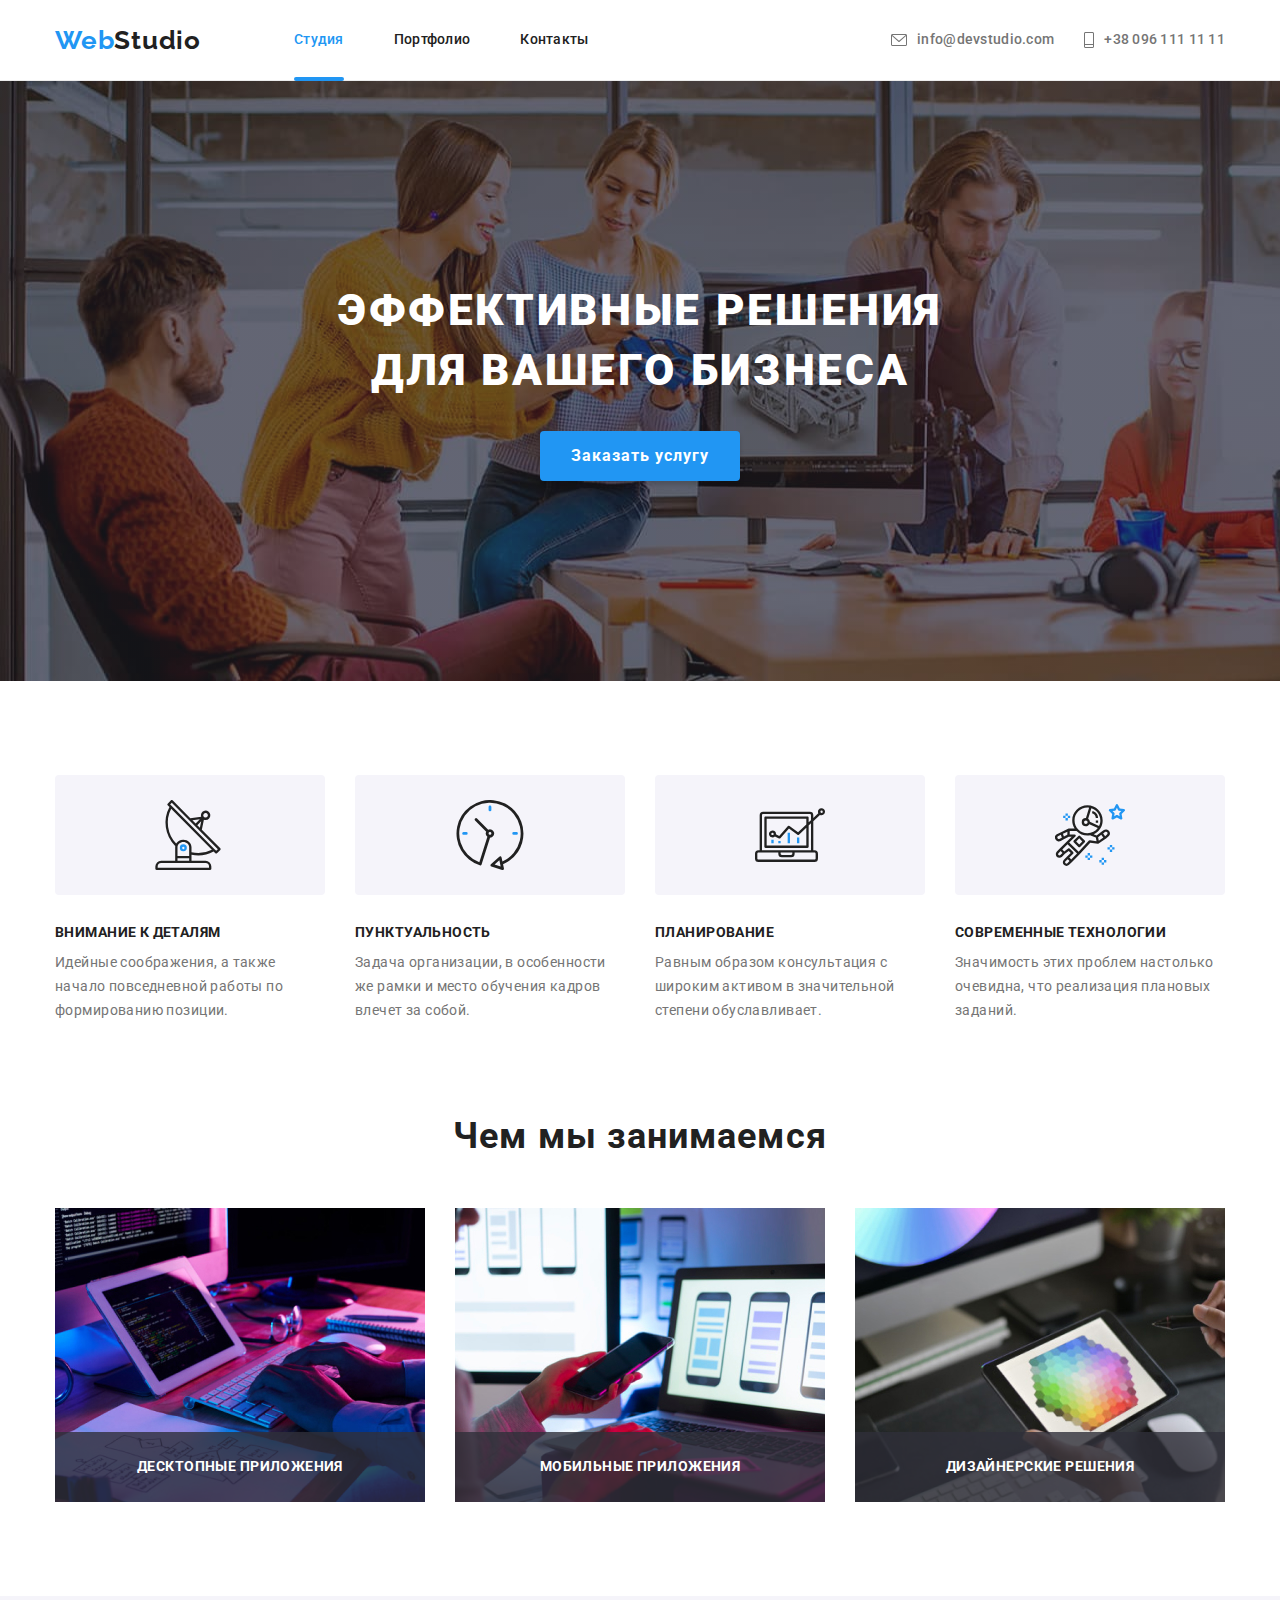
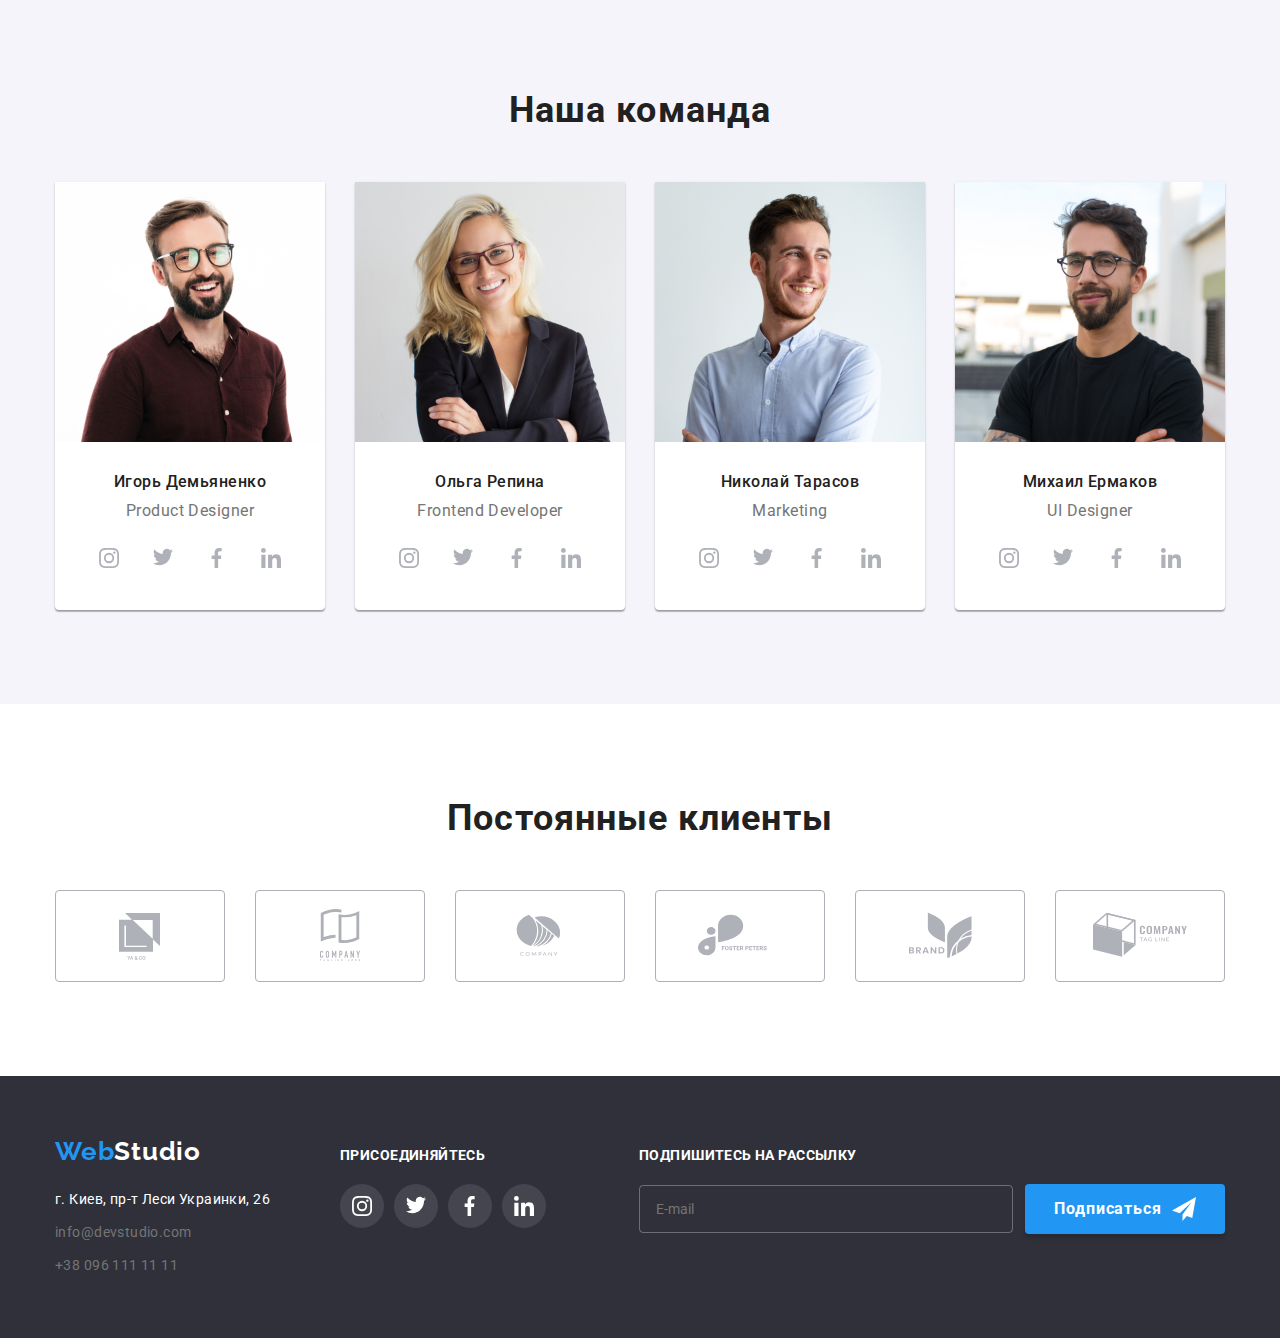
==== index.html @ 3235a58d "add file past homewrok" ====
<!DOCTYPE html>
<html lang="ru">

<head>
    <meta charset="UTF-8">
    <meta http-equiv="X-UA-Compatible" content="IE=edge">
    <meta name="viewport" content="width=device-width, initial-scale=1.0">
    <link rel="preconnect" href="https://fonts.googleapis.com">
    <link rel="preconnect" href="https://fonts.gstatic.com" crossorigin>
    <link
        href="https://fonts.googleapis.com/css2?family=Raleway:wght@700&family=Roboto:wght@400;500;700;900&display=swap"
        rel="stylesheet">
    <link rel="stylesheet" href="./css/main.min.css">
    <title>WebStudio</title>
</head>

<body>
    <header class="page-header">
        <div class="container container--row">
            <!-- Навигация -->
            <nav class="navigation">
                <a href="" class="logo"><span class="logo logo--accent">Web</span>Studio</a>
                <ul class="navigation__list">
                    <li class="navigation__item ">
                        <a class="navigation__link navigation__link--current" href="./index.html">Студия</a>
                    </li>
                    <li class="navigation__item">
                        <a href="./portfolio.html" class="navigation__link">Портфолио</a>
                    </li>
                    <li class="navigation__item">
                        <a href="" class="navigation__link">Контакты</a>
                    </li>
                </ul>
            </nav>
            <!-- Контакты -->
            <ul class="contacts">
                <li class="contacts__item">
                    <a href="mailto:info@devstudio.com" class="contacts__link">
                        <svg class="contacts__icon" width="16" height="12">
                            <use href="./images/icons.svg#icon-envelope"></use>
                        </svg>
                        info@devstudio.com</a>
                </li>
                <li class="contacts__item">
                    <a href="tel:+380961111111" class="contacts__link">
                        <svg class="contacts__icon" width="10" height="16">
                            <use href="./images/icons.svg#icon-tel"></use>
                        </svg>
                        +38 096 111 11 11</a>
                </li>
            </ul>
        </div>
    </header>
    <!-- Контентная часть -->
    <main>
        <!-- Герой -->
        <section class="hero">
            <div class="container">
                <h1 class="hero__title">Эффективные решения для вашего бизнеса</h1>
                <button type="button" class="button" data-modal-open>Заказать услугу</button>
            </div>
        </section>
        <!-- Секция 2 Особенности -->
        <section class="section qualities">
            <div class="container">
                <h2 class="visually-hidden">Особенности</h2>
                <ul class="qualities__list">
                    <li class="qualities__item">
                        <div class="qualities__field">
                            <svg class="qualities__icon" width="70" height="70">
                                <use href="./images/icons.svg#icon-Group1"></use>
                            </svg>
                        </div>
                        <h3 class="qualities__title">Внимание к деталям</h3>
                        <p class="qualities__text">Идейные соображения, а также начало повседневной работы по
                            формированию позиции.</p>
                    </li>
                    <li class="qualities__item">
                        <div class="qualities__field">
                            <svg class="qualities__icon" width="70" height="70">
                                <use href="./images/icons.svg#icon-clock"></use>
                            </svg>
                        </div>
                        <h3 class="qualities__title">Пунктуальность</h3>
                        <p class="qualities__text">Задача организации, в особенности же рамки и место обучения кадров
                            влечет за собой.</p>
                    </li>
                    <li class="qualities__item">
                        <div class="qualities__field">
                            <svg class="qualities__icon" width="70" height="70">
                                <use href="./images/icons.svg#icon-diagram"></use>
                            </svg>
                        </div>
                        <h3 class="qualities__title">Планирование</h3>
                        <p class="qualities__text">Равным образом консультация с широким активом в значительной степени
                            обуславливает.</p>
                    </li>
                    <li class="qualities__item">
                        <div class="qualities__field">
                            <svg class="qualities__icon" width="70" height="70">
                                <use href="./images/icons.svg#icon-astronaut"></use>
                            </svg>
                        </div>
                        <h3 class="qualities__title">Современные технологии</h3>
                        <p class="qualities__text">Значимость этих проблем настолько очевидна, что реализация плановых
                            заданий.</p>
                    </li>
                </ul>
            </div>
        </section>
        <!-- Секция 3 чем занимаемся  -->
        <section class="section about">
            <div class="container">
                <h2 class="section__title section__title--margin-bot">Чем мы занимаемся</h2>
                <ul class="about__list">
                    <li class="about__item">
                        <div class="about__wrapper">
                            <img src="./images/img1.jpg" alt="Планшет с клавиатурой" width="370">
                            <h3 class="about__subtitle about__subtitle--absolute">Десктопные приложения</h3>
                        </div>
                    </li>
                    <li class="about__item">
                        <div class="about__wrapper">
                            <img src="./images/img2.jpg" alt="Телефон и ноутбук" width="370">
                            <h3 class="about__subtitle about__subtitle--absolute">Мобильные приложения</h3>
                        </div>
                    </li>
                    <li class="about__item">
                        <div class="about__wrapper">
                            <img src="./images/img3.jpg" alt="Планшет" width="370">
                            <h3 class="about__subtitle about__subtitle--absolute">Дизайнерские решения</h3>
                        </div>
                    </li>
                </ul>
            </div>
        </section>
        <!-- Секция 4 Команда -->
        <section class="section ourteam">
            <div class="container">
                <h2 class="section__title section__title--margin-bot">Наша команда</h2>
                <ul class="ourteam__list">
                    <li class="ourteam__item">
                        <img class="ourteam__img" src="./images/people.jpg" alt="Игорь Демьяненко" width="270">
                        <div class="ourteam__profile">
                            <h3 class="ourteam__name">Игорь Демьяненко</h3>
                            <p class="ourteam__profession">Product Designer</p>
                            <ul class="socials">
                                <li class="socials__item">
                                    <a href="" class="ourteam__link">
                                        <svg class="ourteam__icon" width="20" height="20">
                                            <use href="./images/icons.svg#icon-inst">
                                            </use>
                                        </svg>
                                    </a>
                                </li>
                                <li class="socials__item">
                                    <a href="" class="ourteam__link">
                                        <svg class="ourteam__icon" width="20" height="20">
                                            <use href="./images/icons.svg#icon-twitter">
                                            </use>
                                        </svg>
                                    </a>
                                </li>
                                <li class="socials__item">
                                    <a href="" class="ourteam__link">
                                        <svg class="ourteam__icon" width="20" height="20">
                                            <use href="./images/icons.svg#icon-facebook">
                                            </use>
                                        </svg>
                                    </a>
                                </li>
                                <li class="socials__item">
                                    <a href="" class="ourteam__link">
                                        <svg class="ourteam__icon" width="20" height="20">
                                            <use href="./images/icons.svg#icon-li">
                                            </use>
                                        </svg>
                                    </a>
                                </li>
                            </ul>
                        </div>
                    </li>
                    <li class="ourteam__item">
                        <img class="ourteam__img" src="./images/people2.jpg" alt="Ольга Репина" width="270">
                        <div class="ourteam__profile">
                            <h3 class="ourteam__name">Ольга Репина</h3>
                            <p class="ourteam__profession">Frontend Developer</p>
                            <ul class="socials">
                                <li class="socials__item"><a href="" class="ourteam__link"><svg class="ourteam__icon"
                                            width="20" height="20">
                                            <use href="./images/icons.svg#icon-inst">
                                            </use>
                                        </svg></a>
                                </li>
                                <li class="socials__item"><a href="" class="ourteam__link"><svg class="ourteam__icon"
                                            width="20" height="20">
                                            <use href="./images/icons.svg#icon-twitter">
                                            </use>
                                        </svg></a></li>
                                <li class="socials__item"><a href="" class="ourteam__link"><svg class="ourteam__icon"
                                            width="20" height="20">
                                            <use href="./images/icons.svg#icon-facebook">
                                            </use>
                                        </svg></a></li>
                                <li class="socials__item"><a href="" class="ourteam__link"><svg class="ourteam__icon"
                                            width="20" height="20">
                                            <use href="./images/icons.svg#icon-li">
                                            </use>
                                        </svg></a></li>
                            </ul>
                        </div>
                    </li>
                    <li class="ourteam__item">
                        <img class="ourteam__img" src="./images/people3.jpg" alt="Николай Тарасов" width="270">
                        <div class="ourteam__profile">
                            <h3 class="ourteam__name">Николай Тарасов</h3>
                            <p class="ourteam__profession">Marketing</p>
                            <ul class="socials">
                                <li class="socials__item"><a href="" class="ourteam__link"><svg class="ourteam__icon"
                                            width="20" height="20">
                                            <use href="./images/icons.svg#icon-inst">
                                            </use>
                                        </svg></a>
                                </li>
                                <li class="socials__item"><a href="" class="ourteam__link"><svg class="ourteam__icon"
                                            width="20" height="20">
                                            <use href="./images/icons.svg#icon-twitter">
                                            </use>
                                        </svg></a></li>
                                <li class="socials__item"><a href="" class="ourteam__link"><svg class="ourteam__icon"
                                            width="20" height="20">
                                            <use href="./images/icons.svg#icon-facebook">
                                            </use>
                                        </svg></a></li>
                                <li class="socials__item"><a href="" class="ourteam__link"><svg class="ourteam__icon"
                                            width="20" height="20">
                                            <use href="./images/icons.svg#icon-li">
                                            </use>
                                        </svg></a></li>
                            </ul>
                        </div>
                    </li>
                    <li class="ourteam__item">
                        <img class="ourteam__img" src="./images/people4.jpg" alt="Михаил Ермаков" width="270">
                        <div class="ourteam__profile">
                            <h3 class="ourteam__name">Михаил Ермаков</h3>
                            <p class="ourteam__profession">UI Designer</p>
                            <ul class="socials">
                                <li class="socials__item"><a href="" class="ourteam__link"><svg class="ourteam__icon"
                                            width="20" height="20">
                                            <use href="./images/icons.svg#icon-inst">
                                            </use>
                                        </svg></a>
                                </li>
                                <li class="socials__item"><a href="" class="ourteam__link"><svg class="ourteam__icon"
                                            width="20" height="20">
                                            <use href="./images/icons.svg#icon-twitter">
                                            </use>
                                        </svg></a></li>
                                <li class="socials__item"><a href="" class="ourteam__link"><svg class="ourteam__icon"
                                            width="20" height="20">
                                            <use href="./images/icons.svg#icon-facebook">
                                            </use>
                                        </svg></a></li>
                                <li class="socials__item"><a href="" class="ourteam__link"><svg class="ourteam__icon"
                                            width="20" height="20">
                                            <use href="./images/icons.svg#icon-li">
                                            </use>
                                        </svg></a></li>
                            </ul>
                        </div>
                    </li>
                </ul>
            </div>
        </section>
        <!-- Секция 5 Постоянные клиенты -->
        <section class="section">
            <div class="container">
                <h2 class="section__title section__title--margin-bot">Постоянные клиенты</h2>
                <ul class="clients">
                    <li class="clients__item">
                        <a href="" class="clients__link">
                            <svg class="clients__icon" width="106" height="60">
                                <use href="./images/icons.svg#icon-yaco"></use>
                            </svg>
                        </a>
                    </li>
                    <li class="clients__item">
                        <a href="" class="clients__link">
                            <svg class="clients__icon" width="106" height="60">
                                <use href="./images/icons.svg#icon-tagline"></use>
                            </svg>
                        </a>
                    </li>
                    <li class="clients__item">
                        <a href="" class="clients__link">
                            <svg class="clients__icon" width="106" height="60">
                                <use href="./images/icons.svg#icon-company"></use>
                            </svg>
                        </a>
                    </li>
                    <li class="clients__item">
                        <a href="" class="clients__link">
                            <svg class="clients__icon" width="106" height="60">
                                <use href="./images/icons.svg#icon-fosterpeters"></use>
                            </svg>
                        </a>
                    </li>
                    <li class="clients__item">
                        <a href="" class="clients__link">
                            <svg class="clients__icon" width="106" height="60">
                                <use href="./images/icons.svg#icon-brand"></use>
                            </svg>
                        </a>
                    </li>
                    <li class="clients__item">
                        <a href="" class="clients__link">
                            <svg class="clients__icon" width="106" height="60">
                                <use href="./images/icons.svg#icon-group2"></use>
                            </svg>
                        </a>
                    </li>
                </ul>
            </div>
        </section>
    </main>
    <!-- Footer -->
    <footer class="footer">
        <div class="container footer__inner">
            <div>
                <a href="" class="logo"><span class=" logo logo--accent">Web</span><span
                        class="logo logo--white">Studio</span></a>
                <address class="address">
                    <ul>
                        <li class="address__item">
                            <p class="address__location">г. Киев, пр-т Леси Украинки, 26</p>
                        </li>
                        <li class="address__item"><a href="mailto:info@devstudio.com"
                                class="address__link">info@devstudio.com</a></li>
                        <li class="address__item"><a href="tel:+380961111111" class="address__link">+38 096 111 11
                                11</a>
                        </li>
                    </ul>
                </address>
            </div>
            <div class="footer__socials">
                <p class="footer__subtitle">присоединяйтесь</p>
                <ul class="socials">
                    <li class="socials__item">
                        <a href="" class="footer__socials-link">
                            <svg class="footer__socials-icon" width="20" height="20">
                                <use href="./images/icons.svg#icon-inst"></use>
                            </svg>
                        </a>
                    </li>
                    <li class="socials__item">
                        <a href="" class="footer__socials-link">
                            <svg class="footer__socials-icon" width="20" height="20">
                                <use href="./images/icons.svg#icon-twitter"></use>
                            </svg>
                        </a>
                    </li>
                    <li class="socials__item">
                        <a href="" class="footer__socials-link">
                            <svg class="footer__socials-icon" width="20" height="20">
                                <use href="./images/icons.svg#icon-facebook"></use>
                            </svg>
                        </a>
                    </li>
                    <li class="socials__item">
                        <a href="" class="footer__socials-link">
                            <svg class="footer__socials-icon" width="20" height="20">
                                <use href="./images/icons.svg#icon-li"></use>
                            </svg>
                        </a>
                    </li>
                </ul>
            </div>
            <div class="footer__form-holder">
                <p class="footer__subtitle">Подпишитесь на рассылку</p>
                <form class="footer-form" name="subscribe">
                    <div class="footer-form__container">
                        <label class="footer-form__label">
                            <input class="footer-form__input" type="email" name="email" placeholder="E-mail">
                        </label>
                        <button class="button button--flex" type="submit"><span class="button__text">Подписаться</span>
                            <svg class="button__icon" width="24" height="24">
                                <use href="./images/icons.svg#icon-send"></use>
                            </svg>
                        </button>
                    </div>
                </form>
            </div>
        </div>
    </footer>
    <div class="backdrop backdrop--is-hidden" data-modal>
        <div class="modal">
            <button class="modal__btn" type="button" data-modal-close>
                <svg class="modal__icon" width="18" height="18">
                    <use href="./images/icons.svg#icon-close"></use>
                </svg>
            </button>

            <form class="form" name="send-date">
                <h2 class="form__title">Оставьте свои данные, мы вам перезвоним</h2>
                <label class="form__label">
                    <span class="form__text">Имя</span>
                    <input class="form__input" type="text" name="username">
                    <svg class="form__icon" width="18" height="18">
                        <use href="./images/icons.svg#icon-person"></use>
                    </svg>
                </label>
                <label class="form__label">
                    <span class="form__text">Телефон</span>
                    <input class="form__input" type="tel" name="phone-number">
                    <svg class="form__icon" width="18" height="18">
                        <use href="./images/icons.svg#phone-black"></use>
                    </svg>
                </label>
                <label class="form__label">
                    <span class="form__text">Почта</span>
                    <input class="form__input" type="email" name="email">
                    <svg class="form__icon" width="18" height="18">
                        <use href="./images/icons.svg#email-black"></use>
                    </svg>
                </label>
                <label class="form__label">
                    <span class="form__text">Комментарий</span>
                    <textarea class="form__input form__input--big" name="comment" rows="5"
                        placeholder="Введите текст"></textarea>
                </label>
                <label class="form__checkbox-label">
                    <input class="form__checkbox form__checkbox--vis-hidden" type="checkbox" name="pact">
                    <span class="form__icon-off"></span>
                    <svg class="form__icon-active" width="16" height="15">
                        <use href="./images/icons.svg#check-icon"></use>
                    </svg>
                    <span>Соглашаюсь с рассылкой и принимаю
                        <a href="#" class="form__link">Условия договора</a></span>
                </label>
                <button class="button" type="submit">Отправить</button>
            </form>
        </div>
    </div>
    <script src="./js/modal.js"></script>
</body>

</html>
---- css/main.min.css ----
/*! modern-normalize v1.1.0 | MIT License | https://github.com/sindresorhus/modern-normalize */*,::before,::after{-webkit-box-sizing:border-box;box-sizing:border-box}html{line-height:1.15;-webkit-text-size-adjust:100%;-moz-tab-size:4;-o-tab-size:4;tab-size:4}body{margin:0;font-family:system-ui,-apple-system,"Segoe UI",Roboto,Helvetica,Arial,sans-serif,"Apple Color Emoji","Segoe UI Emoji"}hr{height:0;color:inherit}abbr[title]{-webkit-text-decoration:underline dotted;text-decoration:underline dotted}b,strong{font-weight:bolder}code,kbd,samp,pre{font-family:ui-monospace, SFMono-Regular, Consolas, "Liberation Mono", Menlo, monospace;font-size:1em}small{font-size:80%}sub,sup{font-size:75%;line-height:0;position:relative;vertical-align:baseline}sub{bottom:-0.25em}sup{top:-0.5em}table{text-indent:0;border-color:inherit}button,input,optgroup,select,textarea{font-family:inherit;font-size:100%;line-height:1.15;margin:0}button,select{text-transform:none}button,[type="button"],[type="reset"],[type="submit"]{-webkit-appearance:button}::-moz-focus-inner{border-style:none;padding:0}:-moz-focusring{outline:1px dotted ButtonText}:-moz-ui-invalid{box-shadow:none}legend{padding:0}progress{vertical-align:baseline}::-webkit-inner-spin-button,::-webkit-outer-spin-button{height:auto}[type="search"]{-webkit-appearance:textfield;outline-offset:-2px}::-webkit-search-decoration{-webkit-appearance:none}::-webkit-file-upload-button{-webkit-appearance:button;font:inherit}summary{display:list-item}h1,h2,h3,h4,h5,h6{margin:0}p{margin:0;padding:0}img{max-width:100%;height:auto;display:block}body{color:#757575;font-family:"Roboto", serif;font-size:0.875rem;line-height:1.71}ul{margin:0;padding-left:0}li{list-style-type:none}.container{width:100%;max-width:1200px;padding-left:15px;padding-right:15px;margin:0 auto}.container--row{display:-webkit-box;display:-ms-flexbox;display:flex;-webkit-box-align:center;-ms-flex-align:center;align-items:center}.button{display:block;width:200px;margin:0 auto;padding-top:10px;padding-bottom:10px;font-weight:700;font-size:1rem;line-height:1.88;letter-spacing:0.06em;border:0px solid #2196f3;border-radius:4px;-webkit-box-shadow:0px 4px 4px rgba(0,0,0,0.15);box-shadow:0px 4px 4px rgba(0,0,0,0.15);background-color:#2196f3;color:#fff;cursor:pointer}.button--flex{display:-webkit-box;display:-ms-flexbox;display:flex;-webkit-box-align:center;-ms-flex-align:center;align-items:center;-webkit-box-pack:center;-ms-flex-pack:center;justify-content:center;margin-left:12px}.button__text{margin-right:10px}.section{padding-top:94px;padding-bottom:94px}.visually-hidden{position:absolute;width:1px;height:1px;margin:-1px;border:0;padding:0;white-space:nowrap;-webkit-clip-path:inset(100%);clip-path:inset(100%);clip:rect(0 0 0 0);overflow:hidden}.section__title{font-size:2.25rem;line-height:1.16;letter-spacing:0.03em;text-align:center;color:#212121}.section__title--margin-bot{margin-bottom:50px}.socials{display:-webkit-box;display:-ms-flexbox;display:flex;-webkit-box-pack:center;-ms-flex-pack:center;justify-content:center}.socials__item{margin-right:10px}.socials__item:last-child{margin-right:0}.navigation,.contacts__link,.footer-form__container{display:-webkit-box;display:-ms-flexbox;display:flex;-webkit-box-align:center;-ms-flex-align:center;align-items:center}.logo{font-family:"Raleway", serif;font-size:1.625rem;line-height:1.19;letter-spacing:0.03em;font-weight:700;color:#212121;text-decoration:none;display:inline-block}.logo--accent{color:#2196f3}.logo--white{color:#fff}.page-header{background-color:#fff;border-bottom:1px solid #ececec}.navigation__list{display:-webkit-box;display:-ms-flexbox;display:flex;padding-left:0px;margin-left:93px;margin-right:auto}.navigation__item{margin-left:50px}.navigation__item:first-child{margin-left:0}.navigation__link{display:block;padding-top:32px;padding-bottom:32px;font-size:0.875rem;line-height:1.14;letter-spacing:0.02em;font-weight:500;text-decoration:none;color:#212121;-webkit-transition:color 250ms cubic-bezier(0.4, 0, 0.2, 1);transition:color 250ms cubic-bezier(0.4, 0, 0.2, 1)}.navigation__link:hover,.navigation__link:focus{color:#2196f3}.navigation__link--current{position:relative;padding-top:32px;padding-bottom:32px;display:block;font-size:0.875rem;line-height:1.14;letter-spacing:0.02em;font-weight:500;color:#2196f3;text-decoration:none}.navigation__link--current::after{content:"";position:absolute;right:0;bottom:-1px;width:100%;height:4px;background-color:#2196f3;border-radius:2px}.contacts{display:-webkit-box;display:-ms-flexbox;display:flex;margin-left:auto}.contacts__item{margin-left:30px}.contacts__item:first-child{margin-left:0}.contacts__link{font-weight:500;letter-spacing:0.02em;line-height:1.14;text-decoration:none;color:#757575;-webkit-transition:color 250ms cubic-bezier(0.4, 0, 0.2, 1);transition:color 250ms cubic-bezier(0.4, 0, 0.2, 1)}.contacts__link:hover,.contacts__link:focus{color:#2196f3}.contacts__icon{margin-right:10px;fill:currentColor}.hero{padding-top:200px;padding-bottom:200px;background-color:#2f303a;background-image:-webkit-gradient(linear, left bottom, left top, from(rgba(47,48,58,0.4)), to(rgba(47,48,58,0.4))),url(../images/hero.jpg);background-image:linear-gradient(to top, rgba(47,48,58,0.4), rgba(47,48,58,0.4)),url(../images/hero.jpg);max-width:1600px;margin:0 auto}.hero__title{width:696px;margin:0 auto;margin-bottom:30px;font-weight:900;font-size:2.75rem;line-height:1.36;color:#fff;letter-spacing:0.06em;text-transform:uppercase;text-align:center}.class{background-color:aqua}.qualities{background-color:#fff}.qualities__list{display:-webkit-box;display:-ms-flexbox;display:flex}.qualities__item{margin-right:30px;-ms-flex-preferred-size:270px;flex-basis:270px}.qualities__item:last-child{margin-right:0}.qualities__field{display:-webkit-box;display:-ms-flexbox;display:flex;-webkit-box-pack:center;-ms-flex-pack:center;justify-content:center;-webkit-box-align:center;-ms-flex-align:center;align-items:center;height:120px;margin-bottom:30px;border-radius:4px;background-color:#f5f4fa}.qualities__title{font-size:0.875rem;line-height:1.14;letter-spacing:0.03em;text-transform:uppercase;color:#212121}.qualities__text{letter-spacing:0.03em;margin-top:10px}.about{background-color:#fff;padding-top:0}.about__list{display:-webkit-box;display:-ms-flexbox;display:flex;-webkit-box-pack:center;-ms-flex-pack:center;justify-content:center}.about__item{margin-left:30px}.about__item:first-child{margin-left:0}.about__wrapper{position:relative}.about__subtitle{font-size:0.875rem;line-height:1.14;letter-spacing:0.03em;text-transform:uppercase;text-align:center;color:#fff}.about__subtitle--absolute{position:absolute;right:0;bottom:0;width:100%;padding-top:27px;padding-bottom:27px;background-color:rgba(47,48,58,0.8)}.ourteam{background-color:#f5f4fa}.ourteam__list{display:-webkit-box;display:-ms-flexbox;display:flex;-webkit-box-pack:center;-ms-flex-pack:center;justify-content:center}.ourteam__item{margin-left:30px;background-color:#fff;-webkit-box-shadow:0px 1px 3px rgba(0,0,0,0.12),0px 1px 1px rgba(0,0,0,0.14),0px 2px 1px rgba(0,0,0,0.2);box-shadow:0px 1px 3px rgba(0,0,0,0.12),0px 1px 1px rgba(0,0,0,0.14),0px 2px 1px rgba(0,0,0,0.2);border-radius:0px 0px 4px 4px}.ourteam__item:first-child{margin-left:0}.ourteam__profile{padding:30px 32px 30px 32px}.ourteam__name{font-weight:500;font-size:1rem;line-height:1.19;color:#212121;letter-spacing:0.03em;text-align:center;margin-bottom:10px}.ourteam__profession{font-size:16px;line-height:1.19;letter-spacing:0.03em;text-align:center;margin-bottom:16px}.ourteam__link{width:44px;height:44px;padding:12px;border-radius:50%;-webkit-transition:background-color 250ms cubic-bezier(0.4, 0, 0.2, 1);transition:background-color 250ms cubic-bezier(0.4, 0, 0.2, 1);text-decoration:none;display:block}.ourteam__link:hover,.ourteam__link:focus{background-color:#2196f3}.ourteam__icon{fill:#afb1b8;-webkit-transition:fill 250ms cubic-bezier(0.4, 0, 0.2, 1);transition:fill 250ms cubic-bezier(0.4, 0, 0.2, 1)}.ourteam__link:hover .ourteam__icon,.ourteam__link:focus .ourteam__icon{fill:#fff}.clients{display:-webkit-box;display:-ms-flexbox;display:flex;-webkit-box-pack:justify;-ms-flex-pack:justify;justify-content:space-between}.clients__link{display:-webkit-box;display:-ms-flexbox;display:flex;text-decoration:none;padding:15px 31px;border:1px solid #afb1b8;border-radius:4px;-webkit-transition:border 250ms cubic-bezier(0.4, 0, 0.2, 1);transition:border 250ms cubic-bezier(0.4, 0, 0.2, 1)}.clients__link:hover,.clients__link:focus{border:1px solid #2196f3}.clients__icon{fill:#afb1b8;-webkit-transition:fill 250ms cubic-bezier(0.4, 0, 0.2, 1);transition:fill 250ms cubic-bezier(0.4, 0, 0.2, 1)}.clients__link:hover .clients__icon,.clients__link:focus .clients__icon{fill:#2196f3}.footer{padding-top:60px;padding-bottom:60px;background-color:#2f303a}.footer__inner{display:-webkit-box;display:-ms-flexbox;display:flex;-webkit-box-align:baseline;-ms-flex-align:baseline;align-items:baseline}.address{font-style:normal;margin-top:20px}.address__item{margin-bottom:9px}.address__item:last-child{margin-bottom:0}.address__location{letter-spacing:0.03em;color:#fff}.address__link{letter-spacing:0.03em;line-height:1.71;text-decoration:none;color:#757575;-webkit-transition:color 250ms cubic-bezier(0.4, 0, 0.2, 1);transition:color 250ms cubic-bezier(0.4, 0, 0.2, 1)}.address__link:hover,.address__link:focus{color:#2196f3}.footer__socials{margin-left:70px}.footer__subtitle{margin-bottom:20px;font-weight:700;font-size:0.875rem;line-height:1.14;letter-spacing:0.03em;text-transform:uppercase;color:#fff}.footer__socials-link{display:block;width:44px;height:44px;padding:12px;text-decoration:none;background-color:rgba(255,255,255,0.1);border-radius:50%;fill:#fff;-webkit-transition:background-color 250ms cubic-bezier(0.4, 0, 0.2, 1);transition:background-color 250ms cubic-bezier(0.4, 0, 0.2, 1)}.footer__socials-link:hover,.footer__socials-link:focus{background-color:#2196f3}.footer__form-holder{-webkit-box-flex:1;-ms-flex-positive:1;flex-grow:1;margin-left:93px}.footer-form__label{-webkit-box-flex:1;-ms-flex-positive:1;flex-grow:1}.footer-form__input{width:100%;padding:15px 10px 15px 16px;color:rgba(255,255,255,0.6);background-color:transparent;border-radius:4px;border:1px solid rgba(255,255,255,0.3)}.backdrop--is-hidden{opacity:0;visibility:hidden;pointer-events:none}.backdrop{position:fixed;top:0;left:0;width:100%;height:100%;background-color:rgba(0,0,0,0.2);opacity:1;-webkit-transition:opacity 250ms cubic-bezier(0.4, 0, 0.2, 1),visibility 250ms cubic-bezier(0.4, 0, 0.2, 1);transition:opacity 250ms cubic-bezier(0.4, 0, 0.2, 1),visibility 250ms cubic-bezier(0.4, 0, 0.2, 1)}.modal{position:absolute;top:50%;left:50%;min-width:528px;min-height:581px;padding:40px;background-color:#fff;-webkit-box-shadow:0px 1px 3px rgba(0,0,0,0.12),0px 1px 1px rgba(0,0,0,0.14),0px 2px 1px rgba(0,0,0,0.2);box-shadow:0px 1px 3px rgba(0,0,0,0.12),0px 1px 1px rgba(0,0,0,0.14),0px 2px 1px rgba(0,0,0,0.2);border-radius:4px;opacity:1;-webkit-transform:translate(-50%, -50%) scale(1);transform:translate(-50%, -50%) scale(1);-webkit-transition:opacity 250ms cubic-bezier(0.4, 0, 0.2, 1),-webkit-transform 250ms cubic-bezier(0.4, 0, 0.2, 1);transition:opacity 250ms cubic-bezier(0.4, 0, 0.2, 1),-webkit-transform 250ms cubic-bezier(0.4, 0, 0.2, 1);transition:transform 250ms cubic-bezier(0.4, 0, 0.2, 1),opacity 250ms cubic-bezier(0.4, 0, 0.2, 1);transition:transform 250ms cubic-bezier(0.4, 0, 0.2, 1),opacity 250ms cubic-bezier(0.4, 0, 0.2, 1),-webkit-transform 250ms cubic-bezier(0.4, 0, 0.2, 1)}.backdrop--is-hidden .modal{-webkit-transform:translate(-50%, -50%) scale(0.6);transform:translate(-50%, -50%) scale(0.6);opacity:0}.modal__btn{position:absolute;top:8px;right:8px;width:30px;height:30px;border:1px solid rgba(0,0,0,0.1);border-radius:50%;background-color:transparent;cursor:pointer;-webkit-transition:fill 250ms cubic-bezier(0.4, 0, 0.2, 1);transition:fill 250ms cubic-bezier(0.4, 0, 0.2, 1)}.modal__btn:hover,.modal__btn:focus{fill:#2196f3}.modal__icon{position:absolute;top:50%;left:50%;-webkit-transform:translate(-50%, -50%);transform:translate(-50%, -50%)}.form{display:-webkit-box;display:-ms-flexbox;display:flex;-webkit-box-orient:vertical;-webkit-box-direction:normal;-ms-flex-direction:column;flex-direction:column}.form__title{margin-bottom:12px;font-weight:700;font-size:1.25rem;line-height:1.15;text-align:center;letter-spacing:0.03em;color:#212121}.form__text{margin-top:10px;margin-bottom:4px;font-size:0.75rem;line-height:1.16;letter-spacing:0.01em}.form__label{position:relative;display:-webkit-box;display:-ms-flexbox;display:flex;-webkit-box-orient:vertical;-webkit-box-direction:normal;-ms-flex-direction:column;flex-direction:column;-webkit-transition:fill 250ms cubic-bezier(0.4, 0, 0.2, 1);transition:fill 250ms cubic-bezier(0.4, 0, 0.2, 1)}.form__label:focus-within{fill:#2196f3}.form__input{width:100%;height:40px;padding:0 42px;border:1px solid rgba(33,33,33,0.2);-webkit-box-sizing:border-box;box-sizing:border-box;border-radius:4px;cursor:pointer;outline:none;color:#757575;-webkit-transition:border 250ms cubic-bezier(0.4, 0, 0.2, 1);transition:border 250ms cubic-bezier(0.4, 0, 0.2, 1)}.form__input:focus-within{border:1px solid #2196f3}.form__input--big{display:block;height:120px;padding:12px 16px;resize:none;color:#757575}.form__input--big::-webkit-input-placeholder{font-size:0.75rem;line-height:1.67;letter-spacing:0.01em}.form__input--big:-ms-input-placeholder{font-size:0.75rem;line-height:1.67;letter-spacing:0.01em}.form__input--big::-ms-input-placeholder{font-size:0.75rem;line-height:1.67;letter-spacing:0.01em}.form__input--big::placeholder{font-size:0.75rem;line-height:1.67;letter-spacing:0.01em}.form__icon{position:absolute;top:39px;left:12px;cursor:pointer}.form__icon-off{display:block;margin-right:7px;width:16px;height:15px;border-radius:2px;border:2px solid #212121}.form__checkbox:checked ~ .form__icon-off{display:none}.form__icon-active{display:none;margin-right:7px;background-color:#2196f3;border-radius:2px}.form__checkbox:checked ~ .form__icon-active{display:block}.form__checkbox-label{position:relative;display:-webkit-inline-box;display:-ms-inline-flexbox;display:inline-flex;-webkit-box-align:center;-ms-flex-align:center;align-items:center;-webkit-box-pack:center;-ms-flex-pack:center;justify-content:center;margin-bottom:30px;margin-top:20px;letter-spacing:0.03em}.form__checkbox--vis-hidden{position:absolute;width:1px;height:1px;margin:-1px;border:0;padding:0;white-space:nowrap;-webkit-clip-path:inset(100%);clip-path:inset(100%);clip:rect(0 0 0 0);overflow:hidden}.form__link{color:#2196f3}.menu-list{display:-webkit-box;display:-ms-flexbox;display:flex;-webkit-box-pack:center;-ms-flex-pack:center;justify-content:center;margin-bottom:50px}.menu-list__item{margin-left:8px}.menu-list__item:first-child{margin-left:0}.menu-list__btn{padding-left:22px;padding-right:22px;padding-top:6px;padding-bottom:6px;font-size:1rem;line-height:1.6;letter-spacing:0.03em;color:#212121;font-weight:500;font-family:"Roboto", serif;cursor:pointer;background-color:#f5f4fa;border:0px solid transparent;border-radius:4px;-webkit-transition:background-color 250ms cubic-bezier(0.4, 0, 0.2, 1),color 250ms cubic-bezier(0.4, 0, 0.2, 1),-webkit-box-shadow 250ms cubic-bezier(0.4, 0, 0.2, 1);transition:background-color 250ms cubic-bezier(0.4, 0, 0.2, 1),color 250ms cubic-bezier(0.4, 0, 0.2, 1),-webkit-box-shadow 250ms cubic-bezier(0.4, 0, 0.2, 1);transition:background-color 250ms cubic-bezier(0.4, 0, 0.2, 1),color 250ms cubic-bezier(0.4, 0, 0.2, 1),box-shadow 250ms cubic-bezier(0.4, 0, 0.2, 1);transition:background-color 250ms cubic-bezier(0.4, 0, 0.2, 1),color 250ms cubic-bezier(0.4, 0, 0.2, 1),box-shadow 250ms cubic-bezier(0.4, 0, 0.2, 1),-webkit-box-shadow 250ms cubic-bezier(0.4, 0, 0.2, 1)}.menu-list__btn:hover,.menu-list__btn:focus{background-color:#2196f3;color:#fff;-webkit-box-shadow:0px 3px 1px rgba(0,0,0,0.1),0px 1px 2px rgba(0,0,0,0.08),0px 2px 2px rgba(0,0,0,0.12);box-shadow:0px 3px 1px rgba(0,0,0,0.1),0px 1px 2px rgba(0,0,0,0.08),0px 2px 2px rgba(0,0,0,0.12)}.examples{display:-webkit-box;display:-ms-flexbox;display:flex;-ms-flex-wrap:wrap;flex-wrap:wrap}.examples__item{margin-left:30px;margin-bottom:30px}.examples__item:nth-last-child(-n+3){margin-bottom:0}.examples__item:nth-last-child(3n){margin-left:0}.examples__card{display:block;text-decoration:none;-webkit-transition:-webkit-box-shadow 250ms cubic-bezier(0.4, 0, 0.2, 1);transition:-webkit-box-shadow 250ms cubic-bezier(0.4, 0, 0.2, 1);transition:box-shadow 250ms cubic-bezier(0.4, 0, 0.2, 1);transition:box-shadow 250ms cubic-bezier(0.4, 0, 0.2, 1), -webkit-box-shadow 250ms cubic-bezier(0.4, 0, 0.2, 1)}.examples__card:hover,.examples__card:focus{-webkit-box-shadow:0px 1px 1px rgba(0,0,0,0.12),0px 4px 4px rgba(0,0,0,0.06),1px 4px 6px rgba(0,0,0,0.16);box-shadow:0px 1px 1px rgba(0,0,0,0.12),0px 4px 4px rgba(0,0,0,0.06),1px 4px 6px rgba(0,0,0,0.16)}.examples__img-box{position:relative;overflow:hidden}.examples__desc{position:absolute;top:0;left:0;padding:63px 24px;font-size:1.125rem;line-height:1.56;letter-spacing:0.03em;color:#fff;background-color:rgba(33,150,243,0.9);-webkit-transform:translateY(100%);transform:translateY(100%);-webkit-transition:-webkit-transform 250ms cubic-bezier(0.4, 0, 0.2, 1);transition:-webkit-transform 250ms cubic-bezier(0.4, 0, 0.2, 1);transition:transform 250ms cubic-bezier(0.4, 0, 0.2, 1);transition:transform 250ms cubic-bezier(0.4, 0, 0.2, 1), -webkit-transform 250ms cubic-bezier(0.4, 0, 0.2, 1)}.examples__card:hover .examples__desc,.examples__card:focus .examples__desc{-webkit-transform:translateY(0);transform:translateY(0)}.examples__inner{padding:20px 24px;border-left:1px solid #eee;border-right:1px solid #eee;border-bottom:1px solid #eee}.examples__caption{font-size:1.125rem;line-height:2;letter-spacing:0.06em;color:#212121}.examples__subtitle{font-size:1rem;line-height:1.9;letter-spacing:0.03em;margin-top:4px;color:#757575}
/*# sourceMappingURL=main.min.css.map */
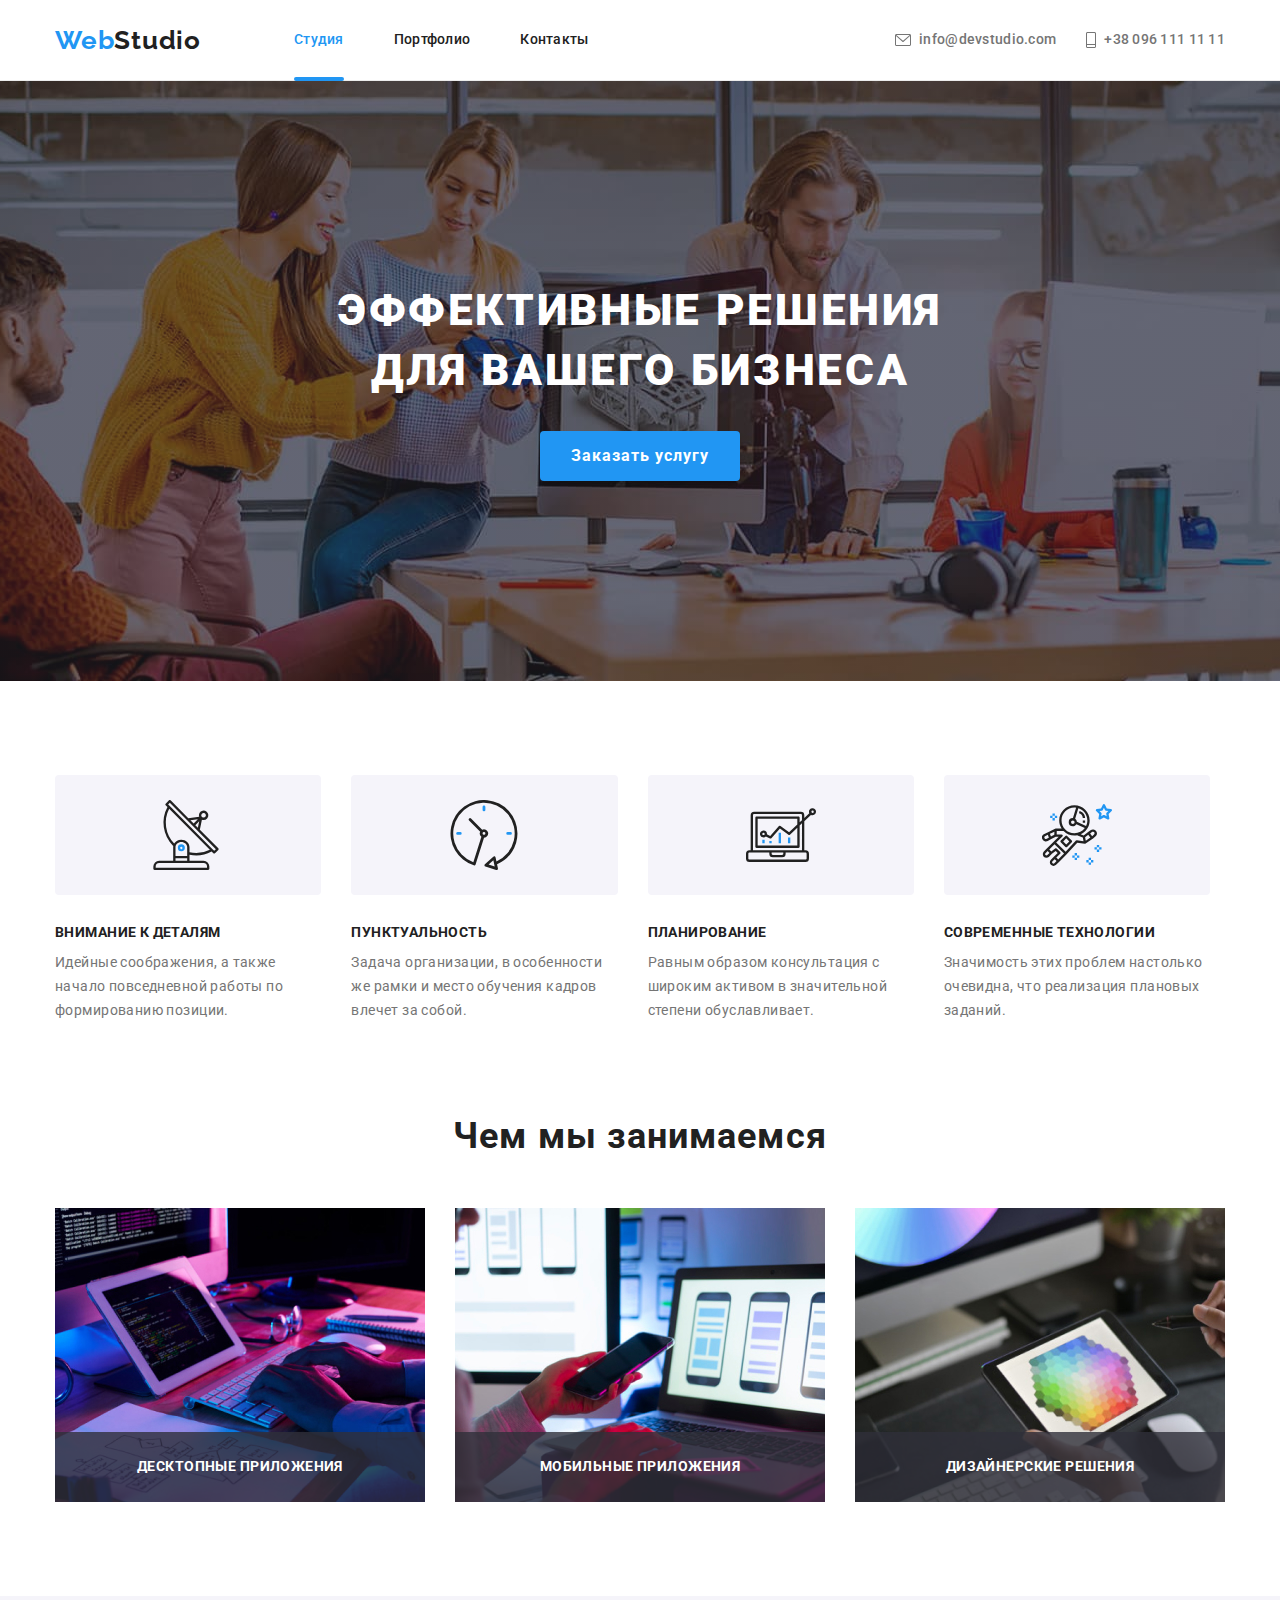
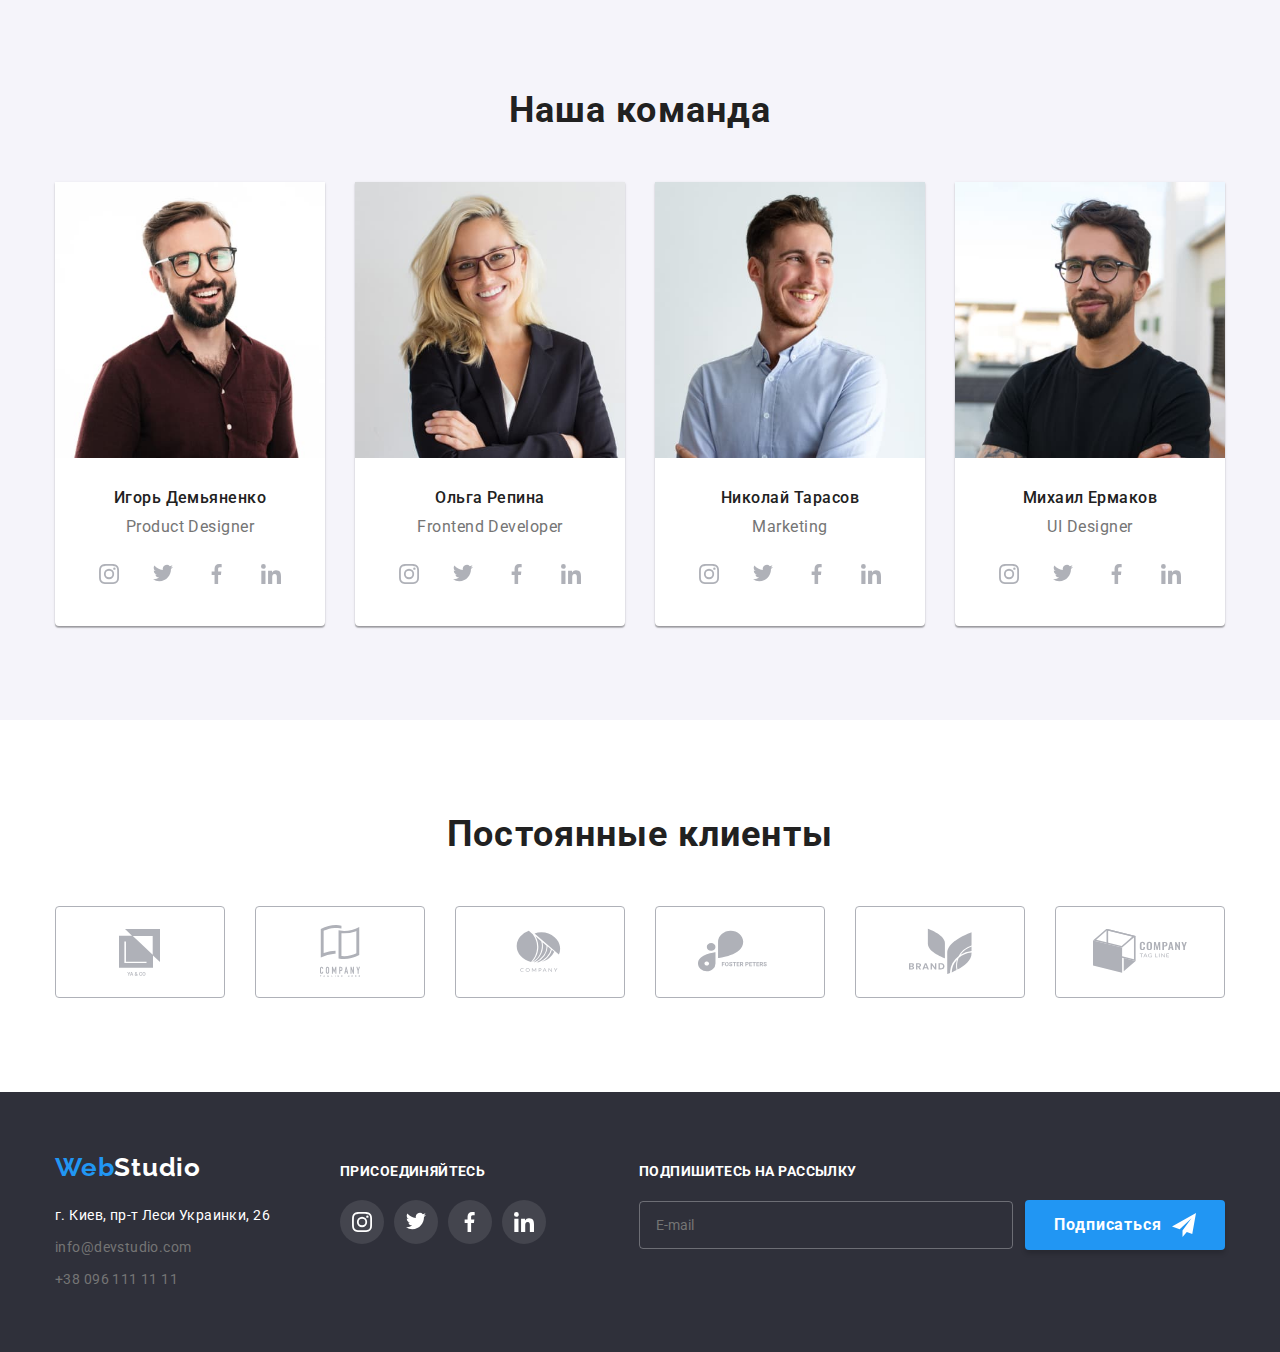
==== commit 0a17b7a2: "add 2x img , create adaptive" ====
--- a/index.html
+++ b/index.html
@@ -18,37 +18,89 @@
     <header class="page-header">
         <div class="container container--row">
             <!-- Навигация -->
-            <nav class="navigation">
+            <div class="menu-container">
+                <nav class="navigation">
+                    <a href="" class="logo"><span class="logo logo--accent">Web</span>Studio</a>
+                    <ul class="navigation__list">
+                        <li class="navigation__item ">
+                            <a class="navigation__link navigation__link--current" href="./index.html">Студия</a>
+                        </li>
+                        <li class="navigation__item">
+                            <a href="./portfolio.html" class="navigation__link">Портфолио</a>
+                        </li>
+                        <li class="navigation__item">
+                            <a href="" class="navigation__link">Контакты</a>
+                        </li>
+                    </ul>
+                </nav>
+                <!-- Контакты -->
+                <ul class="contacts">
+                    <li class="contacts__item">
+                        <a href="mailto:info@devstudio.com" class="contacts__link">
+                            <svg class="contacts__icon" width="16" height="12">
+                                <use href="./images/icons.svg#icon-envelope"></use>
+                            </svg>
+                            info@devstudio.com</a>
+                    </li>
+                    <li class="contacts__item">
+                        <a href="tel:+380961111111" class="contacts__link">
+                            <svg class="contacts__icon" width="10" height="16">
+                                <use href="./images/icons.svg#icon-tel"></use>
+                            </svg>
+                            +38 096 111 11 11</a>
+                    </li>
+                </ul>
+            </div>
+            <div class="mobile-menu-container">
                 <a href="" class="logo"><span class="logo logo--accent">Web</span>Studio</a>
-                <ul class="navigation__list">
-                    <li class="navigation__item ">
-                        <a class="navigation__link navigation__link--current" href="./index.html">Студия</a>
-                    </li>
-                    <li class="navigation__item">
-                        <a href="./portfolio.html" class="navigation__link">Портфолио</a>
-                    </li>
-                    <li class="navigation__item">
-                        <a href="" class="navigation__link">Контакты</a>
-                    </li>
-                </ul>
-            </nav>
-            <!-- Контакты -->
-            <ul class="contacts">
-                <li class="contacts__item">
-                    <a href="mailto:info@devstudio.com" class="contacts__link">
-                        <svg class="contacts__icon" width="16" height="12">
-                            <use href="./images/icons.svg#icon-envelope"></use>
-                        </svg>
-                        info@devstudio.com</a>
-                </li>
-                <li class="contacts__item">
-                    <a href="tel:+380961111111" class="contacts__link">
-                        <svg class="contacts__icon" width="10" height="16">
-                            <use href="./images/icons.svg#icon-tel"></use>
-                        </svg>
-                        +38 096 111 11 11</a>
-                </li>
-            </ul>
+                <div class="burger-menu" data-menu>
+                    <nav class="navigation">
+                        <ul class="navigation__list">
+                            <li class="navigation__item ">
+                                <a class="navigation__link navigation__link--current" href="./index.html">Студия</a>
+                            </li>
+                            <li class="navigation__item">
+                                <a href="./portfolio.html" class="navigation__link">Портфолио</a>
+                            </li>
+                            <li class="navigation__item">
+                                <a href="" class="navigation__link">Контакты</a>
+                            </li>
+                        </ul>
+                    </nav>
+                    <!-- Контакты -->
+                    <ul class="contacts">
+                        <li class="contacts__item">
+                            <a href="tel:+380961111111" class="contacts__link contacts__link--big-accent">
+                                <svg class="contacts__icon" width="10" height="16">
+                                    <use href="./images/icons.svg#icon-tel"></use>
+                                </svg>
+                                +38 096 111 11 11</a>
+                        </li>
+                        <li class="contacts__item">
+                            <a href="mailto:info@devstudio.com" class="contacts__link">
+                                <svg class="contacts__icon" width="16" height="12">
+                                    <use href="./images/icons.svg#icon-envelope"></use>
+                                </svg>
+
+                                info@devstudio.com</a>
+                        </li>
+                    </ul>
+                    <ul class="burger-menu__socials">
+                        <li class="burger-menu__item"><a class="burger-menu__link burger-menu__link--padding-none"
+                                href="#">Instagram</a></li>
+                        <li class="burger-menu__item"><a class="burger-menu__link" href="#">Twitter</a></li>
+                        <li class="burger-menu__item"><a class="burger-menu__link" href="#">Facebook</a></li>
+                        <li class="burger-menu__item"><a class="burger-menu__link burger-menu__link--border-none"
+                                href="#">LinkedIn</a></li>
+                    </ul>
+                </div>
+                <button class="burger-button" type="button" data-menu-button>
+                    <svg width="40" height="40" aria-label="Переключатель мобильного меню">
+                        <use class="burger-button__icon-menu" href="images/icons.svg#nav-burger"></use>
+                        <use class="burger-button__icon-cross" href="images/icons.svg#nav-cross"></use>
+                    </svg>
+                </button>
+            </div>
         </div>
     </header>
     <!-- Контентная часть -->
@@ -140,7 +192,10 @@
                 <h2 class="section__title section__title--margin-bot">Наша команда</h2>
                 <ul class="ourteam__list">
                     <li class="ourteam__item">
-                        <img class="ourteam__img" src="./images/people.jpg" alt="Игорь Демьяненко" width="270">
+                        <img class="ourteam__img"
+                            srcset="./images/people-450.jpg 450w, ./images/people-450@2x.jpg 900w, ./images/people-270@2x.jpg 540w"
+                            sizes=" (min-width:1200px) 270px, (min-width:768px) 354px, 100vw" src="./images/people.jpg"
+                            width="270" alt="Игорь Демьяненко">
                         <div class="ourteam__profile">
                             <h3 class="ourteam__name">Игорь Демьяненко</h3>
                             <p class="ourteam__profession">Product Designer</p>
@@ -181,7 +236,11 @@
                         </div>
                     </li>
                     <li class="ourteam__item">
-                        <img class="ourteam__img" src="./images/people2.jpg" alt="Ольга Репина" width="270">
+                        <img class="ourteam__img"
+                            srcset="./images/people2-450.jpg 450w, ./images/people2-450@2x.jpg 900w, ./images/people2-270@2x.jpg 540w"
+                            sizes="(min-width:1200px) 270px, (min-width:768px) 354px, 100vw" src="./images/people2.jpg"
+                            alt="Ольга Репина" width="270">
+
                         <div class="ourteam__profile">
                             <h3 class="ourteam__name">Ольга Репина</h3>
                             <p class="ourteam__profession">Frontend Developer</p>
@@ -211,7 +270,10 @@
                         </div>
                     </li>
                     <li class="ourteam__item">
-                        <img class="ourteam__img" src="./images/people3.jpg" alt="Николай Тарасов" width="270">
+                        <img class="ourteam__img"
+                            srcset="./images/people3-450.jpg 450w, ./images/people3-450@2x.jpg 900w, ./images/people3-270@2x.jpg 540w"
+                            sizes="(min-width:1200px) 270px, (min-width:768px) 354px, 100vw" src="./images/people3.jpg"
+                            alt="Николай Тарасов" width="270">
                         <div class="ourteam__profile">
                             <h3 class="ourteam__name">Николай Тарасов</h3>
                             <p class="ourteam__profession">Marketing</p>
@@ -241,7 +303,10 @@
                         </div>
                     </li>
                     <li class="ourteam__item">
-                        <img class="ourteam__img" src="./images/people4.jpg" alt="Михаил Ермаков" width="270">
+                        <img class="ourteam__img"
+                            srcset="./images/people4-450.jpg 450w, ./images/people4-450@2x.jpg 900w, ./images/people4-270@2x.jpg 540w"
+                            sizes="(min-width:1200px) 270px, (min-width:768px) 354px, 100vw" src="./images/people4.jpg"
+                            alt="Михаил Ермаков" width="270">
                         <div class="ourteam__profile">
                             <h3 class="ourteam__name">Михаил Ермаков</h3>
                             <p class="ourteam__profession">UI Designer</p>
@@ -327,7 +392,7 @@
     <!-- Footer -->
     <footer class="footer">
         <div class="container footer__inner">
-            <div>
+            <div class="footer__contact">
                 <a href="" class="logo"><span class=" logo logo--accent">Web</span><span
                         class="logo logo--white">Studio</span></a>
                 <address class="address">
@@ -443,6 +508,7 @@
         </div>
     </div>
     <script src="./js/modal.js"></script>
+    <script src="./js/menu.js"></script>
 </body>
 
 </html>--- a/css/main.min.css
+++ b/css/main.min.css
@@ -1,3 +1,3 @@
 /*! modern-normalize v1.1.0 | MIT License | https://github.com/sindresorhus/modern-normalize */*,::before,::after{-webkit-box-sizing:border-box;box-sizing:border-box}html{line-height:1.15;-webkit-text-size-adjust:100%;-moz-tab-size:4;-o-tab-size:4;tab-size:4}body{margin:0;font-family:system-ui,-apple-system,"Segoe UI",Roboto,Helvetica,Arial,sans-serif,"Apple Color Emoji","Segoe UI Emoji"}hr{height:0;color:inherit}abbr[title]{-webkit-text-decoration:underline dotted;text-decoration:underline dotted}b,strong{font-weight:bolder}code,kbd,samp,pre{font-family:ui-monospace, SFMono-Regular, Consolas, "Liberation Mono", Menlo,- monospace;font-size:1em}small{font-size:80%}sub,sup{font-size:75%;line-height:0;position:relative;vertical-align:baseline}sub{bottom:-0.25em}sup{top:-0.5em}table{text-indent:0;border-color:inherit}button,input,optgroup,select,textarea{font-family:inherit;font-size:100%;line-height:1.15;margin:0}button,select{text-transform:none}button,[type="button"],[type="reset"],[type="submit"]{-webkit-appearance:button}::-moz-focus-inner{border-style:none;padding:0}:-moz-focusring{outline:1px dotted ButtonText}:-moz-ui-invalid{box-shadow:none}legend{padding:0}progress{vertical-align:baseline}::-webkit-inner-spin-button,::-webkit-outer-spin-button{height:auto}[type="search"]{-webkit-appearance:textfield;outline-offset:-2px}::-webkit-search-decoration{-webkit-appearance:none}::-webkit-file-upload-button{-webkit-appearance:button;font:inherit}summary{display:list-item}h1,h2,h3,h4,h5,h6{margin:0}p{margin:0;padding:0}img{max-width:100%;height:auto;display:block}body{color:#757575;font-family:"Roboto", serif;font-size:0.875rem;line-height:1.71}ul{margin:0;padding-left:0}li{list-style-type:none}.container{width:100%;max-width:1200px;padding-left:15px;padding-right:15px;margin:0 auto}.container--row{display:-webkit-box;display:-ms-flexbox;display:flex;-webkit-box-align:center;-ms-flex-align:center;align-items:center}.button{display:block;width:200px;margin:0 auto;padding-top:10px;padding-bottom:10px;font-weight:700;font-size:1rem;line-height:1.88;letter-spacing:0.06em;border:0px solid #2196f3;border-radius:4px;-webkit-box-shadow:0px 4px 4px rgba(0,0,0,0.15);box-shadow:0px 4px 4px rgba(0,0,0,0.15);background-color:#2196f3;color:#fff;cursor:pointer}.button--flex{display:-webkit-box;display:-ms-flexbox;display:flex;-webkit-box-align:center;-ms-flex-align:center;align-items:center;-webkit-box-pack:center;-ms-flex-pack:center;justify-content:center;margin-left:12px}.button__text{margin-right:10px}.section{padding-top:94px;padding-bottom:94px}.visually-hidden{position:absolute;width:1px;height:1px;margin:-1px;border:0;padding:0;white-space:nowrap;-webkit-clip-path:inset(100%);clip-path:inset(100%);clip:rect(0 0 0 0);overflow:hidden}.section__title{font-size:2.25rem;line-height:1.16;letter-spacing:0.03em;text-align:center;color:#212121}.section__title--margin-bot{margin-bottom:50px}.socials{display:-webkit-box;display:-ms-flexbox;display:flex;-webkit-box-pack:center;-ms-flex-pack:center;justify-content:center}.socials__item{margin-right:10px}.socials__item:last-child{margin-right:0}.navigation,.contacts__link,.footer-form__container{display:-webkit-box;display:-ms-flexbox;display:flex;-webkit-box-align:center;-ms-flex-align:center;align-items:center}.logo{font-family:"Raleway", serif;font-size:1.625rem;line-height:1.19;letter-spacing:0.03em;font-weight:700;color:#212121;text-decoration:none;display:inline-block}.logo--accent{color:#2196f3}.logo--white{color:#fff}.page-header{background-color:#fff;border-bottom:1px solid #ececec}.navigation__list{display:-webkit-box;display:-ms-flexbox;display:flex;padding-left:0px;margin-left:93px;margin-right:auto}.navigation__item{margin-left:50px}.navigation__item:first-child{margin-left:0}.navigation__link{display:block;padding-top:32px;padding-bottom:32px;font-size:0.875rem;line-height:1.14;letter-spacing:0.02em;font-weight:500;text-decoration:none;color:#212121;-webkit-transition:color 250ms cubic-bezier(0.4, 0, 0.2, 1);transition:color 250ms cubic-bezier(0.4, 0, 0.2, 1)}.navigation__link:hover,.navigation__link:focus{color:#2196f3}.navigation__link--current{position:relative;padding-top:32px;padding-bottom:32px;display:block;font-size:0.875rem;line-height:1.14;letter-spacing:0.02em;font-weight:500;color:#2196f3;text-decoration:none}.navigation__link--current::after{content:"";position:absolute;right:0;bottom:-1px;width:100%;height:4px;background-color:#2196f3;border-radius:2px}.contacts{display:-webkit-box;display:-ms-flexbox;display:flex;margin-left:auto}.contacts__item{margin-left:30px}.contacts__item:first-child{margin-left:0}.contacts__link{font-weight:500;letter-spacing:0.02em;line-height:1.14;text-decoration:none;color:#757575;-webkit-transition:color 250ms cubic-bezier(0.4, 0, 0.2, 1);transition:color 250ms cubic-bezier(0.4, 0, 0.2, 1)}.contacts__link:hover,.contacts__link:focus{color:#2196f3}.contacts__icon{margin-right:10px;fill:currentColor}.hero{padding-top:200px;padding-bottom:200px;background-color:#2f303a;background-image:-webkit-gradient(linear, left bottom, left top, from(rgba(47,48,58,0.4)), to(rgba(47,48,58,0.4))),url(../images/hero.jpg);background-image:linear-gradient(to top, rgba(47,48,58,0.4), rgba(47,48,58,0.4)),url(../images/hero.jpg);max-width:1600px;margin:0 auto}.hero__title{width:696px;margin:0 auto;margin-bottom:30px;font-weight:900;font-size:2.75rem;line-height:1.36;color:#fff;letter-spacing:0.06em;text-transform:uppercase;text-align:center}.class{background-color:aqua}.qualities{background-color:#fff}.qualities__list{display:-webkit-box;display:-ms-flexbox;display:flex}.qualities__item{margin-right:30px;-ms-flex-preferred-size:270px;flex-basis:270px}.qualities__item:last-child{margin-right:0}.qualities__field{display:-webkit-box;display:-ms-flexbox;display:flex;-webkit-box-pack:center;-ms-flex-pack:center;justify-content:center;-webkit-box-align:center;-ms-flex-align:center;align-items:center;height:120px;margin-bottom:30px;border-radius:4px;background-color:#f5f4fa}.qualities__title{font-size:0.875rem;line-height:1.14;letter-spacing:0.03em;text-transform:uppercase;color:#212121}.qualities__text{letter-spacing:0.03em;margin-top:10px}.about{background-color:#fff;padding-top:0}.about__list{display:-webkit-box;display:-ms-flexbox;display:flex;-webkit-box-pack:center;-ms-flex-pack:center;justify-content:center}.about__item{margin-left:30px}.about__item:first-child{margin-left:0}.about__wrapper{position:relative}.about__subtitle{font-size:0.875rem;line-height:1.14;letter-spacing:0.03em;text-transform:uppercase;text-align:center;color:#fff}.about__subtitle--absolute{position:absolute;right:0;bottom:0;width:100%;padding-top:27px;padding-bottom:27px;background-color:rgba(47,48,58,0.8)}.ourteam{background-color:#f5f4fa}.ourteam__list{display:-webkit-box;display:-ms-flexbox;display:flex;-webkit-box-pack:center;-ms-flex-pack:center;justify-content:center}.ourteam__item{margin-left:30px;background-color:#fff;-webkit-box-shadow:0px 1px 3px rgba(0,0,0,0.12),0px 1px 1px rgba(0,0,0,0.14),0px 2px 1px rgba(0,0,0,0.2);box-shadow:0px 1px 3px rgba(0,0,0,0.12),0px 1px 1px rgba(0,0,0,0.14),0px 2px 1px rgba(0,0,0,0.2);border-radius:0px 0px 4px 4px}.ourteam__item:first-child{margin-left:0}.ourteam__profile{padding:30px 32px 30px 32px}.ourteam__name{font-weight:500;font-size:1rem;line-height:1.19;color:#212121;letter-spacing:0.03em;text-align:center;margin-bottom:10px}.ourteam__profession{font-size:16px;line-height:1.19;letter-spacing:0.03em;text-align:center;margin-bottom:16px}.ourteam__link{width:44px;height:44px;padding:12px;border-radius:50%;-webkit-transition:background-color 250ms cubic-bezier(0.4, 0, 0.2, 1);transition:background-color 250ms cubic-bezier(0.4, 0, 0.2, 1);text-decoration:none;display:block}.ourteam__link:hover,.ourteam__link:focus{background-color:#2196f3}.ourteam__icon{fill:#afb1b8;-webkit-transition:fill 250ms cubic-bezier(0.4, 0, 0.2, 1);transition:fill 250ms cubic-bezier(0.4, 0, 0.2, 1)}.ourteam__link:hover .ourteam__icon,.ourteam__link:focus .ourteam__icon{fill:#fff}.clients{display:-webkit-box;display:-ms-flexbox;display:flex;-webkit-box-pack:justify;-ms-flex-pack:justify;justify-content:space-between}.clients__link{display:-webkit-box;display:-ms-flexbox;display:flex;text-decoration:none;padding:15px 31px;border:1px solid #afb1b8;border-radius:4px;-webkit-transition:border 250ms cubic-bezier(0.4, 0, 0.2, 1);transition:border 250ms cubic-bezier(0.4, 0, 0.2, 1)}.clients__link:hover,.clients__link:focus{border:1px solid #2196f3}.clients__icon{fill:#afb1b8;-webkit-transition:fill 250ms cubic-bezier(0.4, 0, 0.2, 1);transition:fill 250ms cubic-bezier(0.4, 0, 0.2, 1)}.clients__link:hover .clients__icon,.clients__link:focus .clients__icon{fill:#2196f3}.footer{padding-top:60px;padding-bottom:60px;background-color:#2f303a}.footer__inner{display:-webkit-box;display:-ms-flexbox;display:flex;-webkit-box-align:baseline;-ms-flex-align:baseline;align-items:baseline}.address{font-style:normal;margin-top:20px}.address__item{margin-bottom:9px}.address__item:last-child{margin-bottom:0}.address__location{letter-spacing:0.03em;color:#fff}.address__link{letter-spacing:0.03em;line-height:1.71;text-decoration:none;color:#757575;-webkit-transition:color 250ms cubic-bezier(0.4, 0, 0.2, 1);transition:color 250ms cubic-bezier(0.4, 0, 0.2, 1)}.address__link:hover,.address__link:focus{color:#2196f3}.footer__socials{margin-left:70px}.footer__subtitle{margin-bottom:20px;font-weight:700;font-size:0.875rem;line-height:1.14;letter-spacing:0.03em;text-transform:uppercase;color:#fff}.footer__socials-link{display:block;width:44px;height:44px;padding:12px;text-decoration:none;background-color:rgba(255,255,255,0.1);border-radius:50%;fill:#fff;-webkit-transition:background-color 250ms cubic-bezier(0.4, 0, 0.2, 1);transition:background-color 250ms cubic-bezier(0.4, 0, 0.2, 1)}.footer__socials-link:hover,.footer__socials-link:focus{background-color:#2196f3}.footer__form-holder{-webkit-box-flex:1;-ms-flex-positive:1;flex-grow:1;margin-left:93px}.footer-form__label{-webkit-box-flex:1;-ms-flex-positive:1;flex-grow:1}.footer-form__input{width:100%;padding:15px 10px 15px 16px;color:rgba(255,255,255,0.6);background-color:transparent;border-radius:4px;border:1px solid rgba(255,255,255,0.3)}.backdrop--is-hidden{opacity:0;visibility:hidden;pointer-events:none}.backdrop{position:fixed;top:0;left:0;width:100%;height:100%;background-color:rgba(0,0,0,0.2);opacity:1;-webkit-transition:opacity 250ms cubic-bezier(0.4, 0, 0.2, 1),visibility 250ms cubic-bezier(0.4, 0, 0.2, 1);transition:opacity 250ms cubic-bezier(0.4, 0, 0.2, 1),visibility 250ms cubic-bezier(0.4, 0, 0.2, 1)}.modal{position:absolute;top:50%;left:50%;min-width:528px;min-height:581px;padding:40px;background-color:#fff;-webkit-box-shadow:0px 1px 3px rgba(0,0,0,0.12),0px 1px 1px rgba(0,0,0,0.14),0px 2px 1px rgba(0,0,0,0.2);box-shadow:0px 1px 3px rgba(0,0,0,0.12),0px 1px 1px rgba(0,0,0,0.14),0px 2px 1px rgba(0,0,0,0.2);border-radius:4px;opacity:1;-webkit-transform:translate(-50%, -50%) scale(1);transform:translate(-50%, -50%) scale(1);-webkit-transition:opacity 250ms cubic-bezier(0.4, 0, 0.2, 1),-webkit-transform 250ms cubic-bezier(0.4, 0, 0.2, 1);transition:opacity 250ms cubic-bezier(0.4, 0, 0.2, 1),-webkit-transform 250ms cubic-bezier(0.4, 0, 0.2, 1);transition:transform 250ms cubic-bezier(0.4, 0, 0.2, 1),opacity 250ms cubic-bezier(0.4, 0, 0.2, 1);transition:transform 250ms cubic-bezier(0.4, 0, 0.2, 1),opacity 250ms cubic-bezier(0.4, 0, 0.2, 1),-webkit-transform 250ms cubic-bezier(0.4, 0, 0.2, 1)}.backdrop--is-hidden .modal{-webkit-transform:translate(-50%, -50%) scale(0.6);transform:translate(-50%, -50%) scale(0.6);opacity:0}.modal__btn{position:absolute;top:8px;right:8px;width:30px;height:30px;border:1px solid rgba(0,0,0,0.1);border-radius:50%;background-color:transparent;cursor:pointer;-webkit-transition:fill 250ms cubic-bezier(0.4, 0, 0.2, 1);transition:fill 250ms cubic-bezier(0.4, 0, 0.2, 1)}.modal__btn:hover,.modal__btn:focus{fill:#2196f3}.modal__icon{position:absolute;top:50%;left:50%;-webkit-transform:translate(-50%, -50%);transform:translate(-50%, -50%)}.form{display:-webkit-box;display:-ms-flexbox;display:flex;-webkit-box-orient:vertical;-webkit-box-direction:normal;-ms-flex-direction:column;flex-direction:column}.form__title{margin-bottom:12px;font-weight:700;font-size:1.25rem;line-height:1.15;text-align:center;letter-spacing:0.03em;color:#212121}.form__text{margin-top:10px;margin-bottom:4px;font-size:0.75rem;line-height:1.16;letter-spacing:0.01em}.form__label{position:relative;display:-webkit-box;display:-ms-flexbox;display:flex;-webkit-box-orient:vertical;-webkit-box-direction:normal;-ms-flex-direction:column;flex-direction:column;-webkit-transition:fill 250ms cubic-bezier(0.4, 0, 0.2, 1);transition:fill 250ms cubic-bezier(0.4, 0, 0.2, 1)}.form__label:focus-within{fill:#2196f3}.form__input{width:100%;height:40px;padding:0 42px;border:1px solid rgba(33,33,33,0.2);-webkit-box-sizing:border-box;box-sizing:border-box;border-radius:4px;cursor:pointer;outline:none;color:#757575;-webkit-transition:border 250ms cubic-bezier(0.4, 0, 0.2, 1);transition:border 250ms cubic-bezier(0.4, 0, 0.2, 1)}.form__input:focus-within{border:1px solid #2196f3}.form__input--big{display:block;height:120px;padding:12px 16px;resize:none;color:#757575}.form__input--big::-webkit-input-placeholder{font-size:0.75rem;line-height:1.67;letter-spacing:0.01em}.form__input--big:-ms-input-placeholder{font-size:0.75rem;line-height:1.67;letter-spacing:0.01em}.form__input--big::-ms-input-placeholder{font-size:0.75rem;line-height:1.67;letter-spacing:0.01em}.form__input--big::placeholder{font-size:0.75rem;line-height:1.67;letter-spacing:0.01em}.form__icon{position:absolute;top:39px;left:12px;cursor:pointer}.form__icon-off{display:block;margin-right:7px;width:16px;height:15px;border-radius:2px;border:2px solid #212121}.form__checkbox:checked ~ .form__icon-off{display:none}.form__icon-active{display:none;margin-right:7px;background-color:#2196f3;border-radius:2px}.form__checkbox:checked ~ .form__icon-active{display:block}.form__checkbox-label{position:relative;display:-webkit-inline-box;display:-ms-inline-flexbox;display:inline-flex;-webkit-box-align:center;-ms-flex-align:center;align-items:center;-webkit-box-pack:center;-ms-flex-pack:center;justify-content:center;margin-bottom:30px;margin-top:20px;letter-spacing:0.03em}.form__checkbox--vis-hidden{position:absolute;width:1px;height:1px;margin:-1px;border:0;padding:0;white-space:nowrap;-webkit-clip-path:inset(100%);clip-path:inset(100%);clip:rect(0 0 0 0);overflow:hidden}.form__link{color:#2196f3}.menu-list{display:-webkit-box;display:-ms-flexbox;display:flex;-webkit-box-pack:center;-ms-flex-pack:center;justify-content:center;margin-bottom:50px}.menu-list__item{margin-left:8px}.menu-list__item:first-child{margin-left:0}.menu-list__btn{padding-left:22px;padding-right:22px;padding-top:6px;padding-bottom:6px;font-size:1rem;line-height:1.6;letter-spacing:0.03em;color:#212121;font-weight:500;font-family:"Roboto", serif;cursor:pointer;background-color:#f5f4fa;border:0px solid transparent;border-radius:4px;-webkit-transition:background-color 250ms cubic-bezier(0.4, 0, 0.2, 1),color 250ms cubic-bezier(0.4, 0, 0.2, 1),-webkit-box-shadow 250ms cubic-bezier(0.4, 0, 0.2, 1);transition:background-color 250ms cubic-bezier(0.4, 0, 0.2, 1),color 250ms cubic-bezier(0.4, 0, 0.2, 1),-webkit-box-shadow 250ms cubic-bezier(0.4, 0, 0.2, 1);transition:background-color 250ms cubic-bezier(0.4, 0, 0.2, 1),color 250ms cubic-bezier(0.4, 0, 0.2, 1),box-shadow 250ms cubic-bezier(0.4, 0, 0.2, 1);transition:background-color 250ms cubic-bezier(0.4, 0, 0.2, 1),color 250ms cubic-bezier(0.4, 0, 0.2, 1),box-shadow 250ms cubic-bezier(0.4, 0, 0.2, 1),-webkit-box-shadow 250ms cubic-bezier(0.4, 0, 0.2, 1)}.menu-list__btn:hover,.menu-list__btn:focus{background-color:#2196f3;color:#fff;-webkit-box-shadow:0px 3px 1px rgba(0,0,0,0.1),0px 1px 2px rgba(0,0,0,0.08),0px 2px 2px rgba(0,0,0,0.12);box-shadow:0px 3px 1px rgba(0,0,0,0.1),0px 1px 2px rgba(0,0,0,0.08),0px 2px 2px rgba(0,0,0,0.12)}.examples{display:-webkit-box;display:-ms-flexbox;display:flex;-ms-flex-wrap:wrap;flex-wrap:wrap}.examples__item{margin-left:30px;margin-bottom:30px}.examples__item:nth-last-child(-n+3){margin-bottom:0}.examples__item:nth-last-child(3n){margin-left:0}.examples__card{display:block;text-decoration:none;-webkit-transition:-webkit-box-shadow 250ms cubic-bezier(0.4, 0, 0.2, 1);transition:-webkit-box-shadow 250ms cubic-bezier(0.4, 0, 0.2, 1);transition:box-shadow 250ms cubic-bezier(0.4, 0, 0.2, 1);transition:box-shadow 250ms cubic-bezier(0.4, 0, 0.2, 1), -webkit-box-shadow 250ms cubic-bezier(0.4, 0, 0.2, 1)}.examples__card:hover,.examples__card:focus{-webkit-box-shadow:0px 1px 1px rgba(0,0,0,0.12),0px 4px 4px rgba(0,0,0,0.06),1px 4px 6px rgba(0,0,0,0.16);box-shadow:0px 1px 1px rgba(0,0,0,0.12),0px 4px 4px rgba(0,0,0,0.06),1px 4px 6px rgba(0,0,0,0.16)}.examples__img-box{position:relative;overflow:hidden}.examples__desc{position:absolute;top:0;left:0;padding:63px 24px;font-size:1.125rem;line-height:1.56;letter-spacing:0.03em;color:#fff;background-color:rgba(33,150,243,0.9);-webkit-transform:translateY(100%);transform:translateY(100%);-webkit-transition:-webkit-transform 250ms cubic-bezier(0.4, 0, 0.2, 1);transition:-webkit-transform 250ms cubic-bezier(0.4, 0, 0.2, 1);transition:transform 250ms cubic-bezier(0.4, 0, 0.2, 1);transition:transform 250ms cubic-bezier(0.4, 0, 0.2, 1), -webkit-transform 250ms cubic-bezier(0.4, 0, 0.2, 1)}.examples__card:hover .examples__desc,.examples__card:focus .examples__desc{-webkit-transform:translateY(0);transform:translateY(0)}.examples__inner{padding:20px 24px;border-left:1px solid #eee;border-right:1px solid #eee;border-bottom:1px solid #eee}.examples__caption{font-size:1.125rem;line-height:2;letter-spacing:0.06em;color:#212121}.examples__subtitle{font-size:1rem;line-height:1.9;letter-spacing:0.03em;margin-top:4px;color:#757575}
+ monospace;font-size:1em}small{font-size:80%}sub,sup{font-size:75%;line-height:0;position:relative;vertical-align:baseline}sub{bottom:-0.25em}sup{top:-0.5em}table{text-indent:0;border-color:inherit}button,input,optgroup,select,textarea{font-family:inherit;font-size:100%;line-height:1.15;margin:0}button,select{text-transform:none}button,[type="button"],[type="reset"],[type="submit"]{-webkit-appearance:button}::-moz-focus-inner{border-style:none;padding:0}:-moz-focusring{outline:1px dotted ButtonText}:-moz-ui-invalid{box-shadow:none}legend{padding:0}progress{vertical-align:baseline}::-webkit-inner-spin-button,::-webkit-outer-spin-button{height:auto}[type="search"]{-webkit-appearance:textfield;outline-offset:-2px}::-webkit-search-decoration{-webkit-appearance:none}::-webkit-file-upload-button{-webkit-appearance:button;font:inherit}summary{display:list-item}h1,h2,h3,h4,h5,h6{margin:0}p{margin:0;padding:0}img{max-width:100%;height:auto;display:block}body{color:#757575;font-family:"Roboto", serif;font-size:0.875rem;line-height:1.71}ul{margin:0;padding-left:0}li{list-style-type:none}.container{width:100%;padding-left:15px;padding-right:15px;margin:0 auto}@media screen and (min-width: 480px){.container{width:480px}}@media screen and (min-width: 768px){.container{width:768px}}@media screen and (min-width: 1200px){.container{width:1200px}}.button{display:block;width:200px;margin:0 auto;padding-top:10px;padding-bottom:10px;font-weight:700;font-size:1rem;line-height:1.88;letter-spacing:0.06em;border:0px solid #2196f3;border-radius:4px;-webkit-box-shadow:0px 4px 4px rgba(0,0,0,0.15);box-shadow:0px 4px 4px rgba(0,0,0,0.15);background-color:#2196f3;color:#fff;cursor:pointer}.button--flex{display:-webkit-box;display:-ms-flexbox;display:flex;-webkit-box-align:center;-ms-flex-align:center;align-items:center;-webkit-box-pack:center;-ms-flex-pack:center;justify-content:center;margin-left:12px}@media screen and (max-width: 1199px){.button--flex{margin:0 auto}}.button__text{margin-right:10px}.section{padding-top:60px;padding-bottom:60px}@media screen and (min-width: 1200px){.section{padding-top:94px;padding-bottom:94px}}.visually-hidden{position:absolute;width:1px;height:1px;margin:-1px;border:0;padding:0;white-space:nowrap;-webkit-clip-path:inset(100%);clip-path:inset(100%);clip:rect(0 0 0 0);overflow:hidden}.section__title{font-size:1.75rem;line-height:1.16;letter-spacing:0.03em;text-align:center;color:#212121}@media screen and (min-width: 1200px){.section__title{font-size:2.25rem}}.section__title--margin-bot{margin-bottom:30px}@media screen and (min-width: 769px){.section__title--margin-bot{margin-bottom:50px}}.socials{display:-webkit-box;display:-ms-flexbox;display:flex;-webkit-box-pack:center;-ms-flex-pack:center;justify-content:center}.socials__item{margin-right:10px}.socials__item:last-child{margin-right:0}@media screen and (max-width: 767px){.mobile-menu-container{display:-webkit-box;display:-ms-flexbox;display:flex;-webkit-box-pack:justify;-ms-flex-pack:justify;justify-content:space-between;-webkit-box-align:center;-ms-flex-align:center;align-items:center}}.burger-menu{display:none;position:absolute;z-index:3;top:0;left:0;width:100vw;height:100vh;padding:48px 40px;background-color:#fff}.burger-menu.is-open{display:-webkit-box;display:-ms-flexbox;display:flex;-webkit-box-orient:vertical;-webkit-box-direction:normal;-ms-flex-direction:column;flex-direction:column}.burger-menu__socials{display:-webkit-box;display:-ms-flexbox;display:flex;-webkit-box-pack:start;-ms-flex-pack:start;justify-content:flex-start;-ms-flex-wrap:wrap;flex-wrap:wrap}.burger-menu__link{padding-left:10px;padding-right:10px;text-decoration:none;color:#2196f3;font-weight:500;font-size:1.125rem;line-height:1.22;letter-spacing:0.02em;border-right:1px solid rgba(33,33,33,0.2)}.burger-menu__link--padding-none{padding-left:0}.burger-menu__link--border-none{border-right:none;padding-right:0}@media screen and (max-width: 439px){.burger-menu__link--border-none:last-child{padding-left:0}}.burger-button{padding:0;margin:10px 0;z-index:22;font-size:0;background-color:transparent;border:none}.burger-button__icon-cross{display:none}.burger-button__icon-cross:hover,.burger-button__icon-cross:focus{fill:#2196f3}.burger-button.is-open .burger-button__icon-cross{display:block}.burger-button__icon-menu{display:block}.burger-button__icon-menu:hover,.burger-button__icon-menu:focus{fill:#2196f3}.burger-button.is-open .burger-button__icon-menu{display:none}.logo{font-family:"Raleway", serif;font-size:1.5rem;line-height:1.16;letter-spacing:0.03em;font-weight:700;color:#212121;text-decoration:none;display:inline-block}.logo--accent{color:#2196f3}@media screen and (min-width: 1200px){.logo{font-size:1.625rem;line-height:1.19}}.logo--white{color:#fff}.page-header{background-color:#fff;border-bottom:1px solid #ececec}@media screen and (max-width: 767px){.page-header{position:relative}}@media screen and (max-width: 767px){.menu-container{display:none}}@media screen and (min-width: 768px){.menu-container{display:-webkit-box;display:-ms-flexbox;display:flex;-webkit-box-align:center;-ms-flex-align:center;align-items:center}}@media screen and (min-width: 768px){.mobile-menu-container{display:none}}@media screen and (max-width: 767px){.navigation{-webkit-box-flex:1;-ms-flex-positive:1;flex-grow:1}}@media screen and (min-width: 768px){.navigation{display:-webkit-box;display:-ms-flexbox;display:flex;-webkit-box-align:center;-ms-flex-align:center;align-items:center}.navigation__list{display:-webkit-box;display:-ms-flexbox;display:flex;padding-left:0px;margin-left:88px}}@media screen and (min-width: 768px) and (min-width: 1200px){.navigation__list{margin-left:93px}}@media screen and (max-width: 767px){.navigation__item:not(:last-child){margin-bottom:32px}}@media screen and (min-width: 768px){.navigation__item{margin-left:50px}.navigation__item:first-child{margin-left:0}}.navigation__link{display:block;font-size:2.5rem;line-height:1.175;letter-spacing:0.02em;font-weight:500;text-decoration:none;color:#212121;-webkit-transition:color 250ms cubic-bezier(0.4, 0, 0.2, 1);transition:color 250ms cubic-bezier(0.4, 0, 0.2, 1)}.navigation__link:hover,.navigation__link:focus{color:#2196f3}@media screen and (min-width: 768px){.navigation__link{padding-top:32px;padding-bottom:32px;font-size:0.875rem;line-height:1.14}}.navigation__link--current{color:#2196f3}@media screen and (min-width: 768px){.navigation__link--current{position:relative;padding-top:32px;padding-bottom:32px;display:block;font-size:0.875rem;line-height:1.14;letter-spacing:0.02em;font-weight:500;text-decoration:none}.navigation__link--current::after{content:"";position:absolute;right:0;bottom:-1px;width:100%;height:4px;background-color:#2196f3;border-radius:2px}}@media screen and (min-width: 768px){.contacts{margin-left:auto}}@media screen and (min-width: 1200px){.contacts{display:-webkit-box;display:-ms-flexbox;display:flex;-webkit-box-align:center;-ms-flex-align:center;align-items:center}}@media screen and (max-width: 767px){.contacts__item:first-child{margin-bottom:32px}.contacts__item:last-child{margin-bottom:64px}}@media screen and (min-width: 768px) and (max-width: 1199px){.contacts__item:not(:last-child){margin-bottom:8px}}@media screen and (min-width: 1200px){.contacts__item{margin-left:30px}.contacts__item:first-child{margin-left:0}}.contacts__link{font-weight:500;letter-spacing:0.02em;text-decoration:none;color:#757575;line-height:1.17}@media screen and (max-width: 767px){.contacts__link{font-size:1.5rem}}.contacts__link--big-accent{font-size:2.25rem;color:#2196f3}@media screen and (max-width: 394px){.contacts__link--big-accent{font-size:calc(1rem + 3vw)}}@media screen and (min-width: 768px){.contacts__link{display:-webkit-box;display:-ms-flexbox;display:flex;-webkit-box-align:center;-ms-flex-align:center;align-items:center;font-size:0.75rem;-webkit-transition:color 250ms cubic-bezier(0.4, 0, 0.2, 1);transition:color 250ms cubic-bezier(0.4, 0, 0.2, 1)}.contacts__link:hover,.contacts__link:focus{color:#2196f3}}@media screen and (min-width: 1200px){.contacts__link{font-size:0.875rem;line-height:1.14}}.contacts__icon{margin-right:8px;fill:currentColor}@media screen and (max-width: 767px){.contacts__icon{display:none}}.hero{padding-top:118px;padding-bottom:118px;background-color:#2f303a;background-image:-webkit-gradient(linear, left bottom, left top, from(rgba(47,48,58,0.4)), to(rgba(47,48,58,0.4))),url(../../images/hero-480.jpg);background-image:linear-gradient(to top, rgba(47,48,58,0.4), rgba(47,48,58,0.4)),url(../../images/hero-480.jpg);max-width:1600px;background-size:cover;background-position:center;background-repeat:no-repeat;margin:0 auto}@media screen and (min-width: 481px){.hero{background-image:-webkit-gradient(linear, left bottom, left top, from(rgba(47,48,58,0.4)), to(rgba(47,48,58,0.4))),url(../../images/hero-768.jpg);background-image:linear-gradient(to top, rgba(47,48,58,0.4), rgba(47,48,58,0.4)),url(../../images/hero-768.jpg)}}@media screen and (min-width: 769px){.hero{background-image:-webkit-gradient(linear, left bottom, left top, from(rgba(47,48,58,0.4)), to(rgba(47,48,58,0.4))),url(../../images/hero.jpg);background-image:linear-gradient(to top, rgba(47,48,58,0.4), rgba(47,48,58,0.4)),url(../../images/hero.jpg)}}@media (min-device-pixel-ratio: 2), (-webkit-min-device-pixel-ratio: 2), (min-resolution: 192dpi), (min-resolution: 2dppx){.hero{background-image:-webkit-gradient(linear, left bottom, left top, from(rgba(47,48,58,0.4)), to(rgba(47,48,58,0.4))),url(../../images/hero-480@2x.jpg);background-image:linear-gradient(to top, rgba(47,48,58,0.4), rgba(47,48,58,0.4)),url(../../images/hero-480@2x.jpg)}}@media screen and (min-device-pixel-ratio: 2) and (min-width: 481px), screen and (-webkit-min-device-pixel-ratio: 2) and (min-width: 481px), screen and (min-resolution: 192dpi) and (min-width: 481px), screen and (min-resolution: 2dppx) and (min-width: 481px){.hero{background-image:-webkit-gradient(linear, left bottom, left top, from(rgba(47,48,58,0.4)), to(rgba(47,48,58,0.4))),url(../../images/hero-768@2x.jpg);background-image:linear-gradient(to top, rgba(47,48,58,0.4), rgba(47,48,58,0.4)),url(../../images/hero-768@2x.jpg)}}@media screen and (min-device-pixel-ratio: 2) and (min-width: 769px), screen and (-webkit-min-device-pixel-ratio: 2) and (min-width: 769px), screen and (min-resolution: 192dpi) and (min-width: 769px), screen and (min-resolution: 2dppx) and (min-width: 769px){.hero{background-image:-webkit-gradient(linear, left bottom, left top, from(rgba(47,48,58,0.4)), to(rgba(47,48,58,0.4))),url(../../images/hero-1200@2x.jpg);background-image:linear-gradient(to top, rgba(47,48,58,0.4), rgba(47,48,58,0.4)),url(../../images/hero-1200@2x.jpg)}}@media screen and (min-width: 1200px){.hero{padding:200px 0}}.hero__title{margin:0 auto;margin-bottom:30px;font-size:1.625rem;line-height:1.615;font-weight:900;max-width:360px;color:#fff;letter-spacing:0.06em;text-transform:uppercase;text-align:center}@media screen and (min-width: 1200px){.hero__title{max-width:696px;font-size:2.75rem;line-height:1.36}}.qualities{background-color:#fff}@media screen and (min-width: 768px){.qualities__list{margin:-15px;display:-webkit-box;display:-ms-flexbox;display:flex;-ms-flex-wrap:wrap;flex-wrap:wrap}}@media screen and (max-width: 767px){.qualities__item{margin-bottom:30px}.qualities__item:last-child{margin-bottom:0}}@media screen and (min-width: 768px){.qualities__item{margin:15px;width:calc((100% - 4 * 15px) / 2)}}@media screen and (min-width: 768px) and (min-width: 1200px){.qualities__item{-ms-flex-preferred-size:calc((100% - 9 * 15px) / 4);flex-basis:calc((100% - 9 * 15px) / 4)}}.qualities__field{display:-webkit-box;display:-ms-flexbox;display:flex;-webkit-box-pack:center;-ms-flex-pack:center;justify-content:center;-webkit-box-align:center;-ms-flex-align:center;align-items:center;height:120px;margin-bottom:30px;border-radius:4px;background-color:#f5f4fa}.qualities__title{font-size:0.875rem;line-height:1.14;letter-spacing:0.03em;text-transform:uppercase;color:#212121}@media screen and (max-width: 767px){.qualities__title{text-align:center}}.qualities__text{letter-spacing:0.03em;margin-top:10px}.about{background-color:#fff;padding-top:0}@media screen and (max-width: 1199px){.about{display:none}}.about__list{display:-webkit-box;display:-ms-flexbox;display:flex;-webkit-box-pack:center;-ms-flex-pack:center;justify-content:center}.about__item{margin-left:30px}.about__item:first-child{margin-left:0}.about__wrapper{position:relative}.about__subtitle{font-size:0.875rem;line-height:1.14;letter-spacing:0.03em;text-transform:uppercase;text-align:center;color:#fff}.about__subtitle--absolute{position:absolute;right:0;bottom:0;width:100%;padding-top:27px;padding-bottom:27px;background-color:rgba(47,48,58,0.8)}.ourteam{background-color:#f5f4fa}.ourteam__list{display:-webkit-box;display:-ms-flexbox;display:flex;-ms-flex-wrap:wrap;flex-wrap:wrap}@media screen and (min-width: 768px){.ourteam__list{margin:-15px}}.ourteam__img{width:100%}.ourteam__item{background-color:#fff;-webkit-box-shadow:0px 1px 3px rgba(0,0,0,0.12),0px 1px 1px rgba(0,0,0,0.14),0px 2px 1px rgba(0,0,0,0.2);box-shadow:0px 1px 3px rgba(0,0,0,0.12),0px 1px 1px rgba(0,0,0,0.14),0px 2px 1px rgba(0,0,0,0.2);border-radius:0px 0px 4px 4px}@media screen and (max-width: 767px){.ourteam__item:not(:last-child){margin-bottom:30px}}@media screen and (min-width: 768px){.ourteam__item{margin:15px;width:calc((100% - 4 * 15px) / 2)}}@media screen and (min-width: 1200px){.ourteam__item{-ms-flex-preferred-size:calc((100% - 8 * 15px) / 4);flex-basis:calc((100% - 8 * 15px) / 4)}}.ourteam__profile{padding:30px 0 24px 0}@media screen and (min-width: 1200px){.ourteam__profile{padding:30px 32px 30px 32px}}.ourteam__name{font-weight:500;font-size:1rem;line-height:1.19;color:#212121;letter-spacing:0.03em;text-align:center;margin-bottom:10px}.ourteam__profession{font-size:16px;line-height:1.19;letter-spacing:0.03em;text-align:center;margin-bottom:16px}.ourteam__link{width:44px;height:44px;padding:12px;border-radius:50%;-webkit-transition:background-color 250ms cubic-bezier(0.4, 0, 0.2, 1);transition:background-color 250ms cubic-bezier(0.4, 0, 0.2, 1);text-decoration:none;display:block}.ourteam__link:hover,.ourteam__link:focus{background-color:#2196f3}.ourteam__icon{fill:#afb1b8;-webkit-transition:fill 250ms cubic-bezier(0.4, 0, 0.2, 1);transition:fill 250ms cubic-bezier(0.4, 0, 0.2, 1)}.ourteam__link:hover .ourteam__icon,.ourteam__link:focus .ourteam__icon{fill:#fff}.clients{margin:-15px;display:-webkit-box;display:-ms-flexbox;display:flex}@media screen and (max-width: 1199px){.clients{-ms-flex-wrap:wrap;flex-wrap:wrap}}.clients__link{display:-webkit-box;display:-ms-flexbox;display:flex;-webkit-box-pack:center;-ms-flex-pack:center;justify-content:center;text-decoration:none;padding:15px 0px;border:1px solid #afb1b8;border-radius:4px;-webkit-transition:border 250ms cubic-bezier(0.4, 0, 0.2, 1);transition:border 250ms cubic-bezier(0.4, 0, 0.2, 1)}.clients__link:hover,.clients__link:focus{border:1px solid #2196f3}.clients__icon{fill:#afb1b8;-webkit-transition:fill 250ms cubic-bezier(0.4, 0, 0.2, 1);transition:fill 250ms cubic-bezier(0.4, 0, 0.2, 1)}.clients__link:hover .clients__icon,.clients__link:focus .clients__icon{fill:#2196f3}.clients__item{margin:15px}@media screen and (max-width: 767px){.clients__item{width:calc((100% - 15px * 4) / 2)}}@media screen and (min-width: 768px){.clients__item{width:calc((100% - 15px * 6) / 3)}}.footer{padding-top:60px;padding-bottom:60px;background-color:#2f303a}.footer__inner{display:-webkit-box;display:-ms-flexbox;display:flex;-webkit-box-orient:vertical;-webkit-box-direction:normal;-ms-flex-direction:column;flex-direction:column;-webkit-box-align:center;-ms-flex-align:center;align-items:center}@media screen and (min-width: 768px){.footer__inner{-webkit-box-orient:horizontal;-webkit-box-direction:normal;-ms-flex-direction:row;flex-direction:row;-ms-flex-wrap:wrap;flex-wrap:wrap;-webkit-box-align:baseline;-ms-flex-align:baseline;align-items:baseline;-ms-flex-pack:distribute;justify-content:space-around}}@media screen and (max-width: 767px){.footer__contact{text-align:center}}.address{font-style:normal;margin-top:20px}@media screen and (max-width: 767px){.address{margin-bottom:60px}}.address__item{margin-bottom:9px}.address__item:last-child{margin-bottom:0}@media screen and (min-width: 768px){.address__item{margin-bottom:8px}.address__item:last-child{margin-bottom:0}}.address__location{letter-spacing:0.03em;color:#fff}.address__link{letter-spacing:0.03em;line-height:1.71;text-decoration:none;color:#757575;-webkit-transition:color 250ms cubic-bezier(0.4, 0, 0.2, 1);transition:color 250ms cubic-bezier(0.4, 0, 0.2, 1)}.address__link:hover,.address__link:focus{color:#2196f3}@media screen and (min-width: 1200px){.footer__socials{margin-left:70px}}.footer__subtitle{margin-bottom:20px;font-weight:700;font-size:0.875rem;line-height:1.14;letter-spacing:0.03em;text-transform:uppercase;color:#fff}@media screen and (max-width: 1199px){.footer__subtitle{text-align:center}}.footer__socials-link{display:block;width:44px;height:44px;padding:12px;text-decoration:none;background-color:rgba(255,255,255,0.1);border-radius:50%;fill:#fff;-webkit-transition:background-color 250ms cubic-bezier(0.4, 0, 0.2, 1);transition:background-color 250ms cubic-bezier(0.4, 0, 0.2, 1)}.footer__socials-link:hover,.footer__socials-link:focus{background-color:#2196f3}@media screen and (max-width: 1199px){.footer__form-holder{margin-top:60px;width:100%}}@media screen and (min-width: 768px) and (max-width: 1199px){.footer__form-holder{-ms-flex-preferred-size:450px;flex-basis:450px}}@media screen and (min-width: 1200px){.footer__form-holder{-webkit-box-flex:1;-ms-flex-positive:1;flex-grow:1;margin-left:93px}}@media screen and (min-width: 1200px){.footer-form__container{display:-webkit-box;display:-ms-flexbox;display:flex;-webkit-box-align:center;-ms-flex-align:center;align-items:center}}@media screen and (min-width: 1200px){.footer-form__label{-webkit-box-flex:1;-ms-flex-positive:1;flex-grow:1}}.footer-form__input{width:100%;padding:15px 10px 15px 16px;color:rgba(255,255,255,0.6);background-color:transparent;border-radius:4px;border:1px solid rgba(255,255,255,0.3)}@media screen and (max-width: 1199px){.footer-form__input{margin-bottom:20px}}.backdrop--is-hidden{opacity:0;visibility:hidden;pointer-events:none}.backdrop{z-index:33;position:fixed;top:0;left:0;width:100%;height:100%;background-color:rgba(0,0,0,0.2);opacity:1;-webkit-transition:opacity 250ms cubic-bezier(0.4, 0, 0.2, 1),visibility 250ms cubic-bezier(0.4, 0, 0.2, 1);transition:opacity 250ms cubic-bezier(0.4, 0, 0.2, 1),visibility 250ms cubic-bezier(0.4, 0, 0.2, 1)}.modal{position:absolute;padding:40px;background-color:#fff;-webkit-box-shadow:0px 1px 3px rgba(0,0,0,0.12),0px 1px 1px rgba(0,0,0,0.14),0px 2px 1px rgba(0,0,0,0.2);box-shadow:0px 1px 3px rgba(0,0,0,0.12),0px 1px 1px rgba(0,0,0,0.14),0px 2px 1px rgba(0,0,0,0.2);border-radius:4px;opacity:1;-webkit-transition:opacity 250ms cubic-bezier(0.4, 0, 0.2, 1),-webkit-transform 250ms cubic-bezier(0.4, 0, 0.2, 1);transition:opacity 250ms cubic-bezier(0.4, 0, 0.2, 1),-webkit-transform 250ms cubic-bezier(0.4, 0, 0.2, 1);transition:transform 250ms cubic-bezier(0.4, 0, 0.2, 1),opacity 250ms cubic-bezier(0.4, 0, 0.2, 1);transition:transform 250ms cubic-bezier(0.4, 0, 0.2, 1),opacity 250ms cubic-bezier(0.4, 0, 0.2, 1),-webkit-transform 250ms cubic-bezier(0.4, 0, 0.2, 1)}@media screen and (min-width: 450px){.modal{top:50%;left:50%;-webkit-transform:translate(-50%, -50%) scale(1);transform:translate(-50%, -50%) scale(1)}}@media screen and (min-width: 460px) and (max-width: 1199px){.modal{width:450px}}@media screen and (min-width: 1200px){.modal{min-width:528px;min-height:581px}}.backdrop--is-hidden .modal{-webkit-transform:translate(-50%, -50%) scale(0.6);transform:translate(-50%, -50%) scale(0.6);opacity:0}.modal__btn{position:absolute;top:8px;right:8px;width:30px;height:30px;border:1px solid rgba(0,0,0,0.1);border-radius:50%;background-color:transparent;cursor:pointer;-webkit-transition:fill 250ms cubic-bezier(0.4, 0, 0.2, 1);transition:fill 250ms cubic-bezier(0.4, 0, 0.2, 1)}.modal__btn:hover,.modal__btn:focus{fill:#2196f3}.modal__icon{position:absolute;top:50%;left:50%;-webkit-transform:translate(-50%, -50%);transform:translate(-50%, -50%)}.form{display:-webkit-box;display:-ms-flexbox;display:flex;-webkit-box-orient:vertical;-webkit-box-direction:normal;-ms-flex-direction:column;flex-direction:column}.form__title{margin-bottom:12px;line-height:1.5;font-weight:700;font-size:1.25rem;text-align:center;letter-spacing:0.03em;color:#212121}@media screen and (min-width: 1200px){.form__title{line-height:1.15}}.form__text{margin-top:10px;margin-bottom:4px;font-size:0.75rem;line-height:1.16;letter-spacing:0.01em}.form__label{position:relative;display:-webkit-box;display:-ms-flexbox;display:flex;-webkit-box-orient:vertical;-webkit-box-direction:normal;-ms-flex-direction:column;flex-direction:column;-webkit-transition:fill 250ms cubic-bezier(0.4, 0, 0.2, 1);transition:fill 250ms cubic-bezier(0.4, 0, 0.2, 1)}.form__label:focus-within{fill:#2196f3}.form__input{width:100%;height:40px;padding:0 42px;border:1px solid rgba(33,33,33,0.2);-webkit-box-sizing:border-box;box-sizing:border-box;border-radius:4px;cursor:pointer;outline:none;color:#757575;-webkit-transition:border 250ms cubic-bezier(0.4, 0, 0.2, 1);transition:border 250ms cubic-bezier(0.4, 0, 0.2, 1)}.form__input:focus-within{border:1px solid #2196f3}.form__input--big{display:block;height:120px;padding:12px 16px;resize:none;color:#757575}.form__input--big::-webkit-input-placeholder{font-size:0.75rem;line-height:1.67;letter-spacing:0.01em}.form__input--big:-ms-input-placeholder{font-size:0.75rem;line-height:1.67;letter-spacing:0.01em}.form__input--big::-ms-input-placeholder{font-size:0.75rem;line-height:1.67;letter-spacing:0.01em}.form__input--big::placeholder{font-size:0.75rem;line-height:1.67;letter-spacing:0.01em}.form__icon{position:absolute;top:39px;left:12px;cursor:pointer}.form__icon-off{display:block;margin-right:7px;width:16px;height:15px;border-radius:2px;border:2px solid #212121}.form__checkbox:checked ~ .form__icon-off{display:none}.form__icon-active{display:none;margin-right:7px;background-color:#2196f3;border-radius:2px}.form__checkbox:checked ~ .form__icon-active{display:block}.form__checkbox-label{position:relative;display:-webkit-inline-box;display:-ms-inline-flexbox;display:inline-flex;-webkit-box-align:center;-ms-flex-align:center;align-items:center;-webkit-box-pack:center;-ms-flex-pack:center;justify-content:center;margin-bottom:30px;margin-top:20px;letter-spacing:0.03em}@media screen and (max-width: 767px){.form__checkbox-label{font-size:0.75rem;line-height:1.16}}.form__checkbox--vis-hidden{position:absolute;width:1px;height:1px;margin:-1px;border:0;padding:0;white-space:nowrap;-webkit-clip-path:inset(100%);clip-path:inset(100%);clip:rect(0 0 0 0);overflow:hidden}.form__link{color:#2196f3}.menu-list{margin-bottom:20px}@media screen and (min-width: 768px){.menu-list{display:-webkit-box;display:-ms-flexbox;display:flex;-ms-flex-wrap:wrap;flex-wrap:wrap;margin-bottom:30px;-webkit-box-pack:center;-ms-flex-pack:center;justify-content:center}}@media screen and (min-width: 1200px){.menu-list{margin-bottom:50px}}.menu-list__item{display:inline-block;margin-left:8px}@media screen and (max-width: 394px){.menu-list__item:nth-child(odd){margin-left:0}}.menu-list__item:first-child{margin-left:0}@media screen and (max-width: 767px){.menu-list__item:nth-last-child(-n+2){margin-top:15px}}@media screen and (min-width: 393px) and (max-width: 767px){.menu-list__item:nth-child(4){margin-left:0}}.menu-list__btn{padding-left:22px;padding-right:22px;padding-top:6px;padding-bottom:6px;font-size:1rem;line-height:1.6;letter-spacing:0.03em;color:#212121;font-weight:500;font-family:"Roboto", serif;cursor:pointer;background-color:#f5f4fa;border:0px solid transparent;border-radius:4px;-webkit-transition:background-color 250ms cubic-bezier(0.4, 0, 0.2, 1),color 250ms cubic-bezier(0.4, 0, 0.2, 1),-webkit-box-shadow 250ms cubic-bezier(0.4, 0, 0.2, 1);transition:background-color 250ms cubic-bezier(0.4, 0, 0.2, 1),color 250ms cubic-bezier(0.4, 0, 0.2, 1),-webkit-box-shadow 250ms cubic-bezier(0.4, 0, 0.2, 1);transition:background-color 250ms cubic-bezier(0.4, 0, 0.2, 1),color 250ms cubic-bezier(0.4, 0, 0.2, 1),box-shadow 250ms cubic-bezier(0.4, 0, 0.2, 1);transition:background-color 250ms cubic-bezier(0.4, 0, 0.2, 1),color 250ms cubic-bezier(0.4, 0, 0.2, 1),box-shadow 250ms cubic-bezier(0.4, 0, 0.2, 1),-webkit-box-shadow 250ms cubic-bezier(0.4, 0, 0.2, 1)}.menu-list__btn:hover,.menu-list__btn:focus{background-color:#2196f3;color:#fff;-webkit-box-shadow:0px 3px 1px rgba(0,0,0,0.1),0px 1px 2px rgba(0,0,0,0.08),0px 2px 2px rgba(0,0,0,0.12);box-shadow:0px 3px 1px rgba(0,0,0,0.1),0px 1px 2px rgba(0,0,0,0.08),0px 2px 2px rgba(0,0,0,0.12)}@media screen and (min-width: 768px){.examples{display:-webkit-box;display:-ms-flexbox;display:flex;-ms-flex-wrap:wrap;flex-wrap:wrap;margin:-15px}}@media screen and (max-width: 767px){.examples__item{margin-bottom:30px}}@media screen and (min-width: 768px){.examples__item{margin:15px;-ms-flex-preferred-size:calc((100% - 4 * 15px) / 2);flex-basis:calc((100% - 4 * 15px) / 2)}}@media screen and (min-width: 1200px){.examples__item{-ms-flex-preferred-size:calc((100% - 6 * 15px) / 3);flex-basis:calc((100% - 6 * 15px) / 3)}}.examples__card{display:block;text-decoration:none;-webkit-transition:-webkit-box-shadow 250ms cubic-bezier(0.4, 0, 0.2, 1);transition:-webkit-box-shadow 250ms cubic-bezier(0.4, 0, 0.2, 1);transition:box-shadow 250ms cubic-bezier(0.4, 0, 0.2, 1);transition:box-shadow 250ms cubic-bezier(0.4, 0, 0.2, 1), -webkit-box-shadow 250ms cubic-bezier(0.4, 0, 0.2, 1)}.examples__card:hover,.examples__card:focus{-webkit-box-shadow:0px 1px 1px rgba(0,0,0,0.12),0px 4px 4px rgba(0,0,0,0.06),1px 4px 6px rgba(0,0,0,0.16);box-shadow:0px 1px 1px rgba(0,0,0,0.12),0px 4px 4px rgba(0,0,0,0.06),1px 4px 6px rgba(0,0,0,0.16)}.examples__img-box{position:relative;overflow:hidden}.examples__images{width:100%;height:auto}.examples__desc{position:absolute;top:0;left:0;height:100%;padding:77px 24px;font-size:1.125rem;line-height:1.56;letter-spacing:0.03em;color:#fff;background-color:rgba(33,150,243,0.9);-webkit-transform:translateY(110%);transform:translateY(110%);-webkit-transition:-webkit-transform 250ms cubic-bezier(0.4, 0, 0.2, 1);transition:-webkit-transform 250ms cubic-bezier(0.4, 0, 0.2, 1);transition:transform 250ms cubic-bezier(0.4, 0, 0.2, 1);transition:transform 250ms cubic-bezier(0.4, 0, 0.2, 1), -webkit-transform 250ms cubic-bezier(0.4, 0, 0.2, 1)}@media screen and (max-width: 382px){.examples__desc{padding:10px 14px}}.examples__card:hover .examples__desc,.examples__card:focus .examples__desc{-webkit-transform:translateY(0);transform:translateY(0)}@media screen and (min-width: 768px){.examples__desc{padding-top:49px}}@media screen and (min-width: 1200px){.examples__desc{padding:63px 24px}}@media screen and (min-width: 768px) and (max-width: 1199px){.examples__card--flex{height:100%;display:-webkit-box;display:-ms-flexbox;display:flex;-webkit-box-orient:vertical;-webkit-box-direction:normal;-ms-flex-direction:column;flex-direction:column}}.examples__inner{padding:20px 24px;border-left:1px solid #eee;border-right:1px solid #eee;border-bottom:1px solid #eee}@media screen and (min-width: 768px) and (max-width: 1199px){.examples__inner--grow{-webkit-box-flex:1;-ms-flex-positive:1;flex-grow:1}}.examples__caption{font-size:1.125rem;line-height:2;letter-spacing:0.06em;color:#212121}.examples__subtitle{font-size:1rem;line-height:1.9;letter-spacing:0.03em;margin-top:4px;color:#757575}
 /*# sourceMappingURL=main.min.css.map */